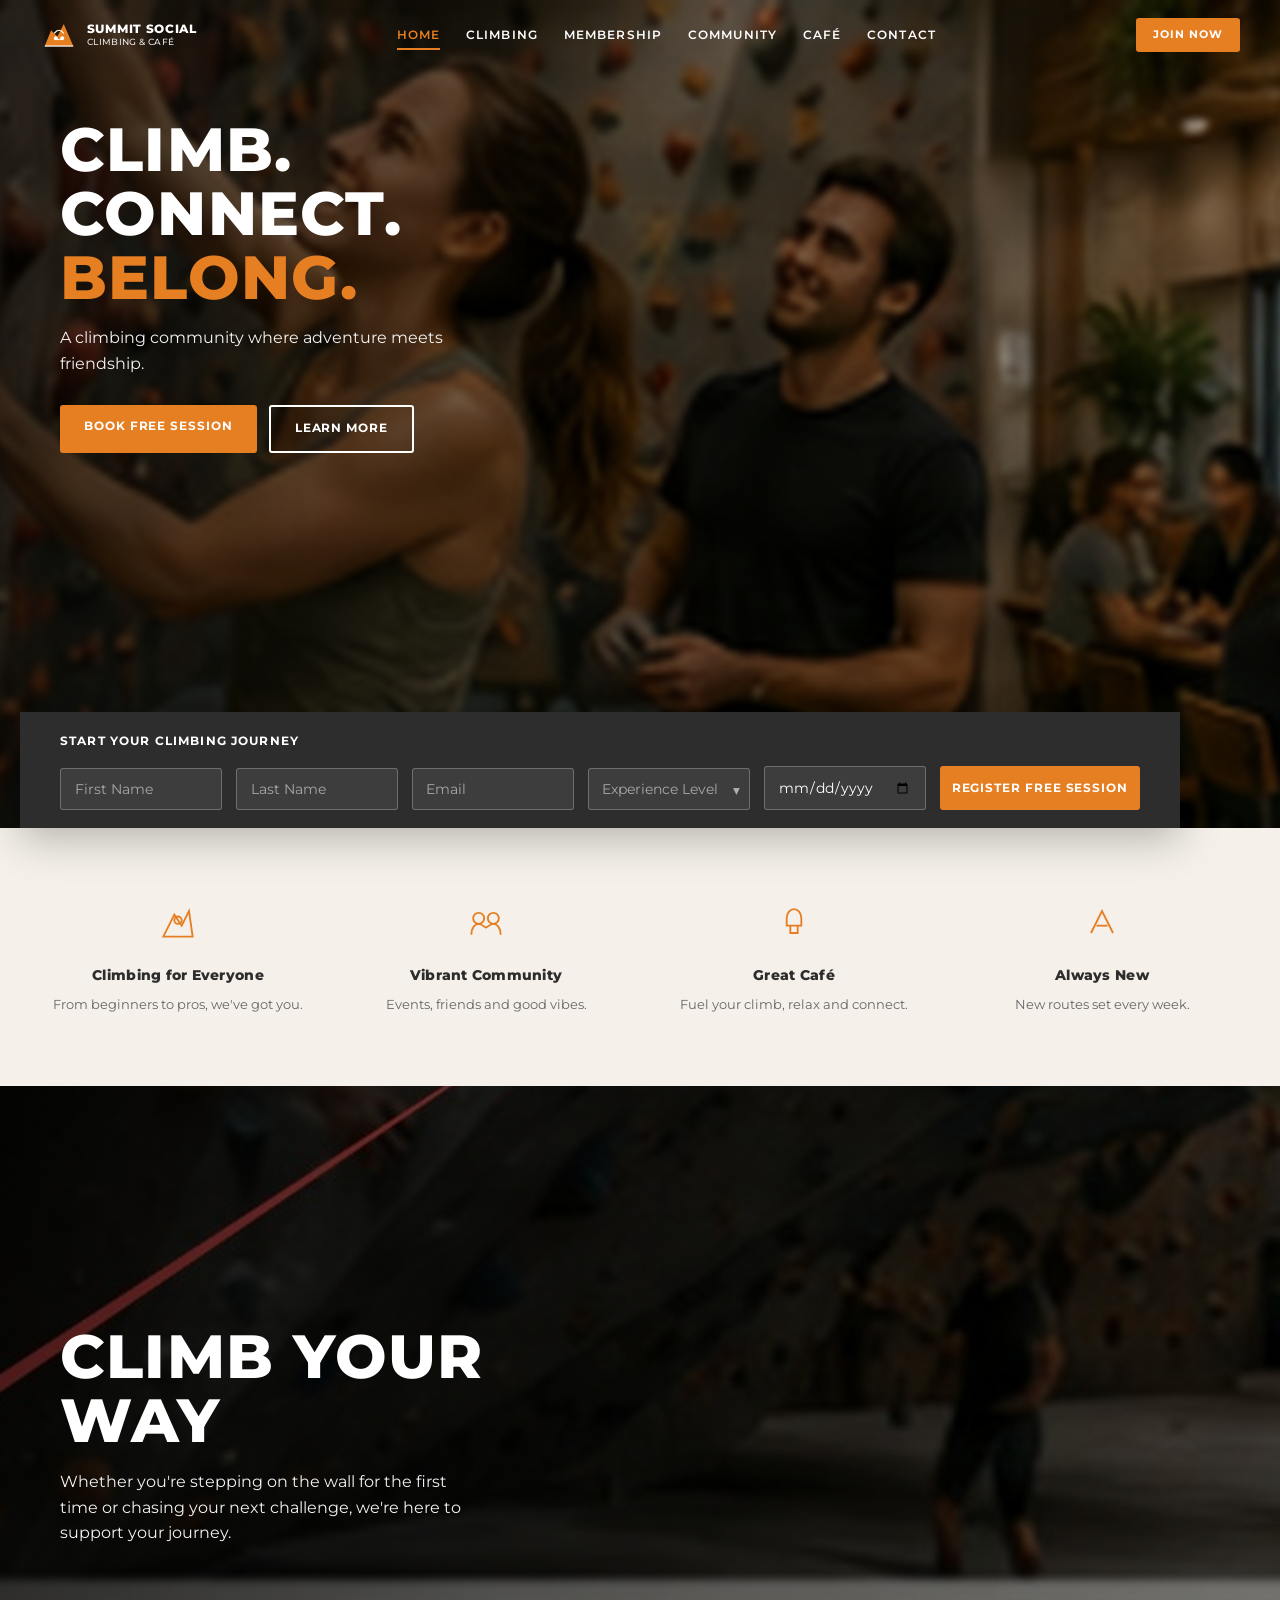
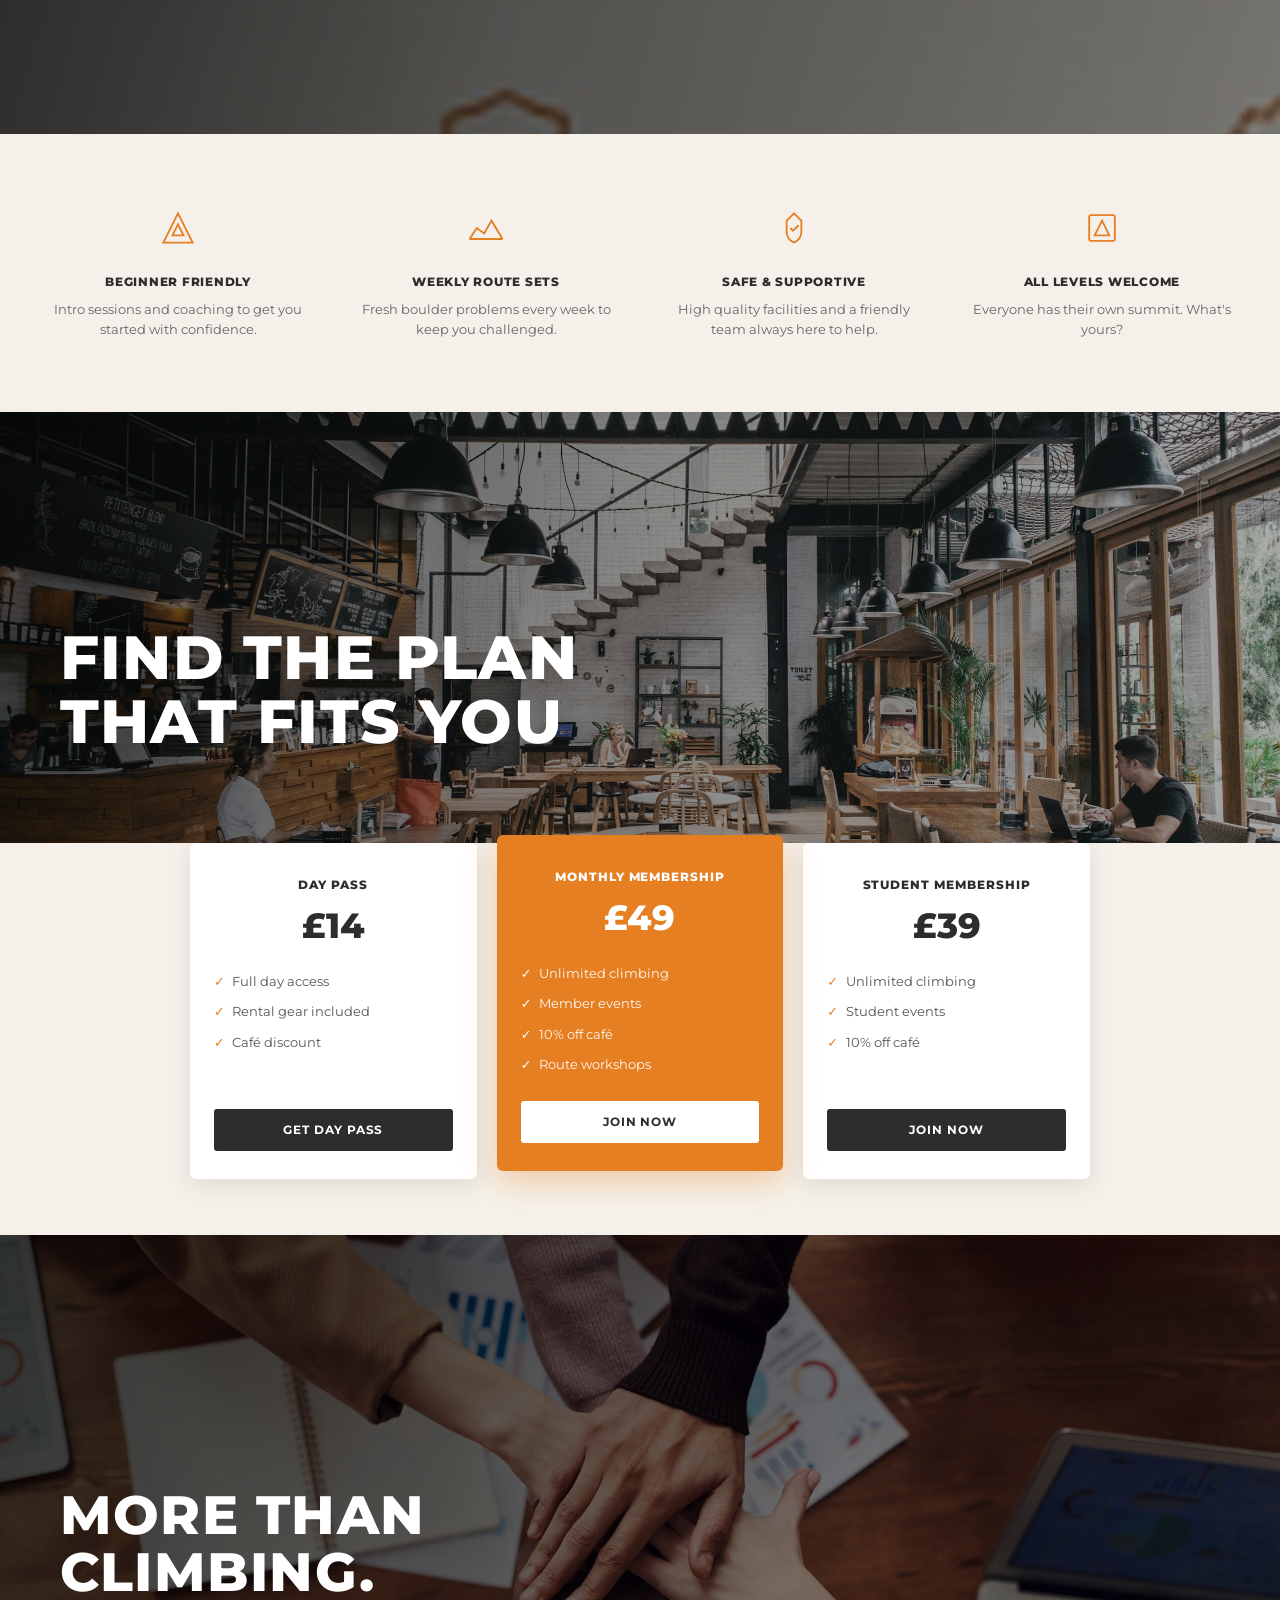
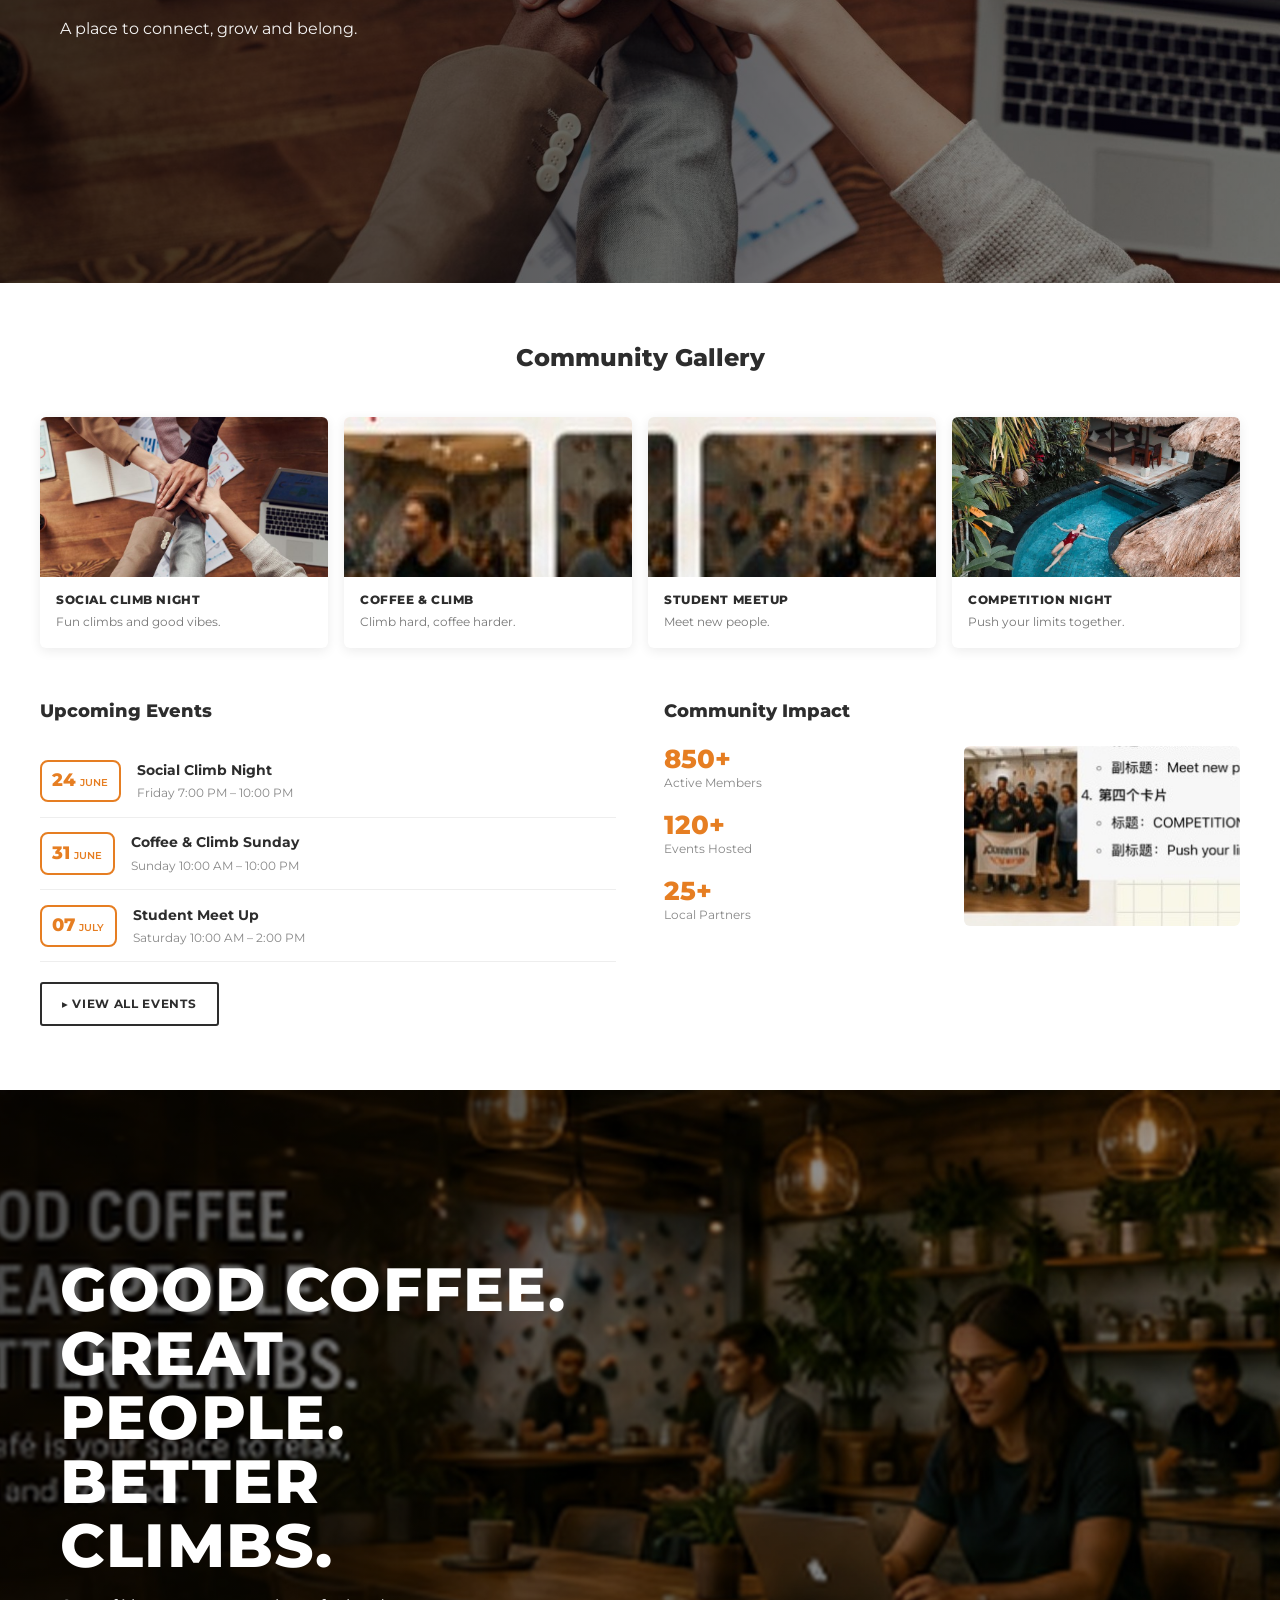
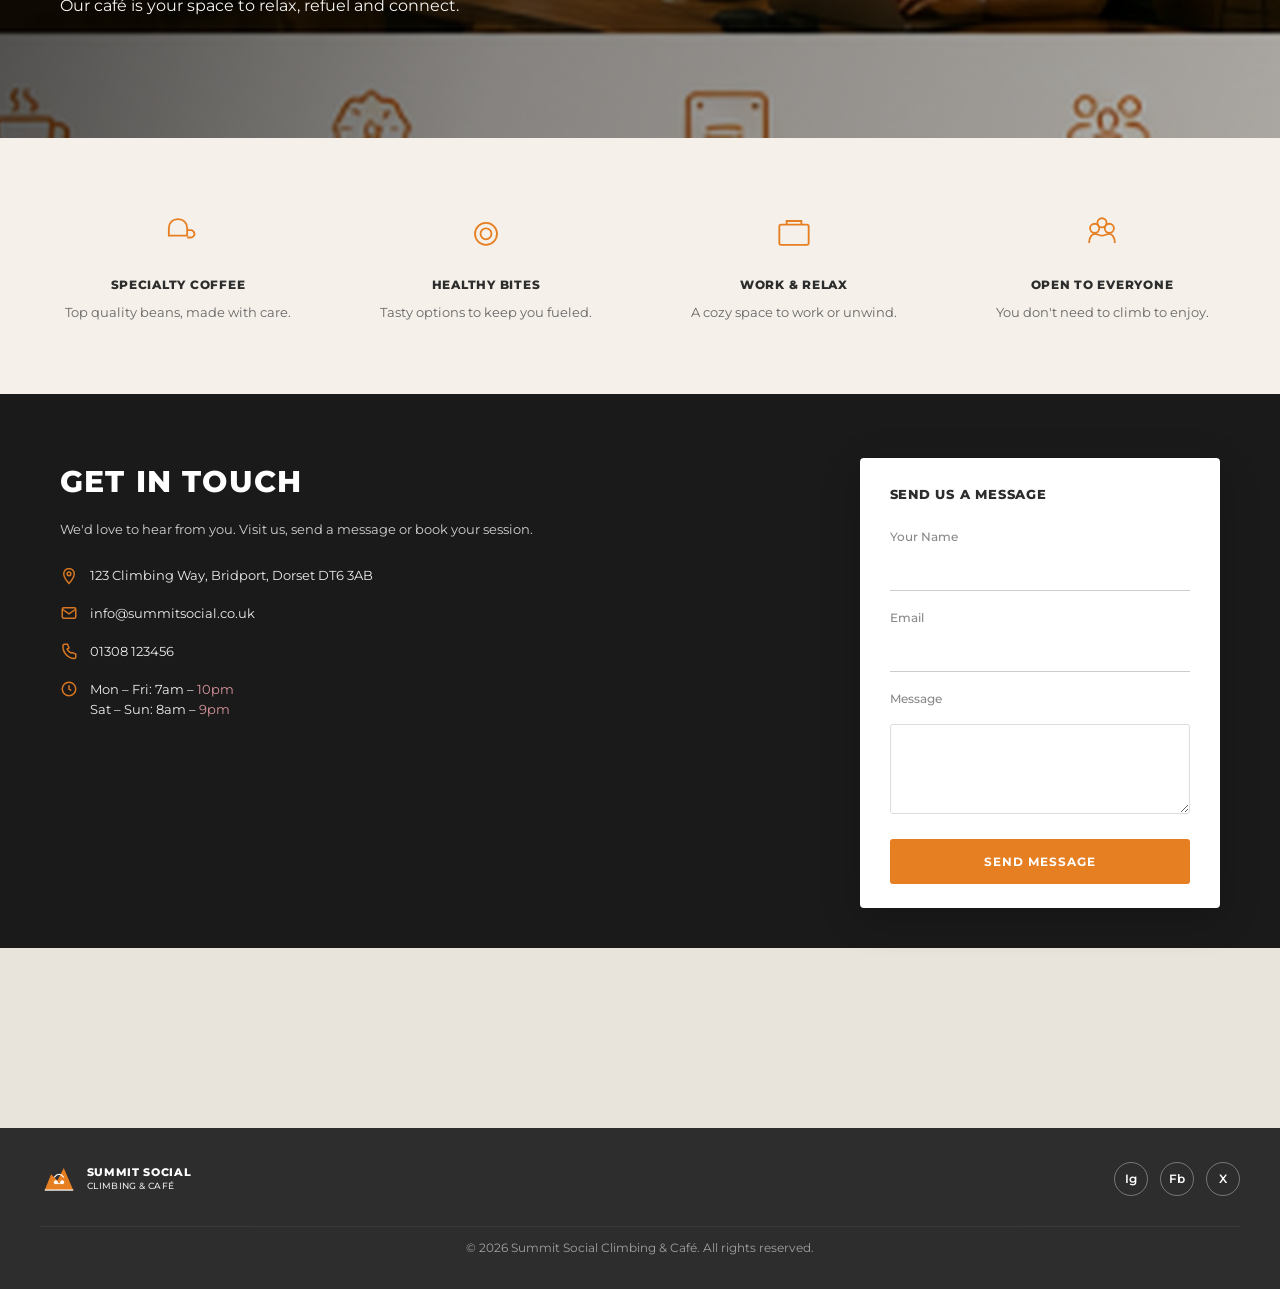
==== index.html @ d072c600 "Add Summit Social climbing & cafe website Co-authored-by: Cursor <cursoragent@cursor.com>" ====
<!DOCTYPE html>
<html lang="en">
<head>
  <meta charset="UTF-8">
  <meta name="viewport" content="width=device-width, initial-scale=1.0">
  <title>Summit Social – Climbing &amp; Café</title>
  <link rel="stylesheet" href="css/styles.css">
</head>
<body class="page-hero page-single">

  <header class="site-header">
    <div class="header-inner">
      <a href="#home" class="logo">
        <img src="images/logo.svg" alt="" class="logo-icon">
        <div class="logo-text">SUMMIT SOCIAL<span>CLIMBING &amp; CAFÉ</span></div>
      </a>
      <button class="nav-toggle" aria-label="Toggle menu"><span></span><span></span><span></span></button>
      <nav class="main-nav">
        <a href="#home" class="active">HOME</a>
        <a href="#climbing">CLIMBING</a>
        <a href="#membership">MEMBERSHIP</a>
        <a href="#community">COMMUNITY</a>
        <a href="#cafe">CAFÉ</a>
        <a href="#contact">CONTACT</a>
      </nav>
      <a href="#membership" class="btn-join">JOIN NOW</a>
    </div>
  </header>

  <section id="home" class="page-section">
    <div class="hero hero-home" style="background-image: url('images/hero-home.jpg')">
      <div class="hero-inner">
        <div class="hero-text">
          <h1 class="headline-stack">
            <span>CLIMB.</span>
            <span>CONNECT.</span>
            <span class="accent">BELONG.</span>
          </h1>
          <p>A climbing community where adventure meets friendship.</p>
          <div class="hero-buttons">
            <a href="#contact" class="btn-primary">BOOK FREE SESSION</a>
            <a href="#climbing" class="btn-outline">LEARN MORE</a>
          </div>
        </div>

        <div class="registration-bar" id="register">
          <h2>START YOUR CLIMBING JOURNEY</h2>
          <form class="form-grid form-dark form-inline-labels" data-form>
            <div class="form-group">
              <input type="text" id="firstName" name="firstName" placeholder="First Name" required aria-label="First Name">
            </div>
            <div class="form-group">
              <input type="text" id="lastName" name="lastName" placeholder="Last Name" required aria-label="Last Name">
            </div>
            <div class="form-group">
              <input type="email" id="email" name="email" placeholder="Email" required aria-label="Email">
            </div>
            <div class="form-group custom-select">
              <select id="level" name="level" required aria-label="Experience Level">
                <option value="" disabled selected>Experience Level</option>
                <option value="beginner">Beginner</option>
                <option value="intermediate">Intermediate</option>
                <option value="advanced">Advanced</option>
              </select>
            </div>
            <div class="form-group">
              <input type="date" id="visitDate" name="visitDate" required aria-label="Preferred Visit Date">
            </div>
            <div class="form-group form-submit-col">
              <button type="submit" class="btn-primary">REGISTER FREE SESSION</button>
            </div>
          </form>
        </div>
      </div>
    </div>

    <div class="features-section sand">
      <div class="section-inner">
        <div class="features-grid">
          <div class="feature-card">
            <svg class="feature-icon" viewBox="0 0 48 48" fill="none"><path d="M8 40 L20 16 L28 28 L36 12 L40 40 Z" stroke="currentColor" stroke-width="2"/><circle cx="24" cy="22" r="4" stroke="currentColor" stroke-width="2"/></svg>
            <h3>Climbing for Everyone</h3>
            <p>From beginners to pros, we've got you.</p>
          </div>
          <div class="feature-card">
            <svg class="feature-icon" viewBox="0 0 48 48" fill="none"><circle cx="16" cy="20" r="6" stroke="currentColor" stroke-width="2"/><circle cx="32" cy="20" r="6" stroke="currentColor" stroke-width="2"/><path d="M8 38 C8 30 12 26 16 26 C20 26 22 30 24 30 C26 30 28 26 32 26 C36 26 40 30 40 38" stroke="currentColor" stroke-width="2"/></svg>
            <h3>Vibrant Community</h3>
            <p>Events, friends and good vibes.</p>
          </div>
          <div class="feature-card">
            <svg class="feature-icon" viewBox="0 0 48 48" fill="none"><path d="M16 20 C16 14 20 10 24 10 C28 10 32 14 32 20 L32 28 L16 28 Z" stroke="currentColor" stroke-width="2"/><path d="M20 28 L20 36 L28 36 L28 28" stroke="currentColor" stroke-width="2"/></svg>
            <h3>Great Café</h3>
            <p>Fuel your climb, relax and connect.</p>
          </div>
          <div class="feature-card">
            <svg class="feature-icon" viewBox="0 0 48 48" fill="none"><path d="M12 36 L24 12 L36 36" stroke="currentColor" stroke-width="2"/><path d="M18 28 H30" stroke="currentColor" stroke-width="2"/></svg>
            <h3>Always New</h3>
            <p>New routes set every week.</p>
          </div>
        </div>
      </div>
    </div>
  </section>

  <section id="climbing" class="page-section">
    <div class="hero hero-short" style="background-image: url('images/hero-climbing.jpg')">
      <div class="hero-inner">
        <div class="hero-text">
          <h1>CLIMB YOUR WAY</h1>
          <p>Whether you're stepping on the wall for the first time or chasing your next challenge, we're here to support your journey.</p>
        </div>
      </div>
    </div>

    <div class="features-section sand features-caps">
      <div class="section-inner">
        <div class="features-grid">
          <div class="feature-card">
            <svg class="feature-icon" viewBox="0 0 48 48" fill="none"><path d="M24 8 L8 40 H40 Z" stroke="currentColor" stroke-width="2"/><path d="M24 20 L18 32 H30 Z" stroke="currentColor" stroke-width="2"/></svg>
            <h3>Beginner Friendly</h3>
            <p>Intro sessions and coaching to get you started with confidence.</p>
          </div>
          <div class="feature-card">
            <svg class="feature-icon" viewBox="0 0 48 48" fill="none"><path d="M6 36 L14 24 L22 30 L30 16 L42 36" stroke="currentColor" stroke-width="2"/><path d="M6 36 H42" stroke="currentColor" stroke-width="2"/></svg>
            <h3>Weekly Route Sets</h3>
            <p>Fresh boulder problems every week to keep you challenged.</p>
          </div>
          <div class="feature-card">
            <svg class="feature-icon" viewBox="0 0 48 48" fill="none"><path d="M24 8 L32 16 V28 C32 34 28 38 24 40 C20 38 16 34 16 28 V16 Z" stroke="currentColor" stroke-width="2"/><path d="M20 24 L23 27 L29 21" stroke="currentColor" stroke-width="2"/></svg>
            <h3>Safe &amp; Supportive</h3>
            <p>High quality facilities and a friendly team always here to help.</p>
          </div>
          <div class="feature-card">
            <svg class="feature-icon" viewBox="0 0 48 48" fill="none"><rect x="10" y="10" width="28" height="28" rx="2" stroke="currentColor" stroke-width="2"/><path d="M24 16 L16 32 H32 Z" stroke="currentColor" stroke-width="2"/></svg>
            <h3>All Levels Welcome</h3>
            <p>Everyone has their own summit. What's yours?</p>
          </div>
        </div>
      </div>
    </div>
  </section>

  <section id="membership" class="page-section">
    <div class="membership-hero-wrap">
      <div class="hero" style="background-image: url('images/hero-membership.jpg')">
        <div class="hero-inner">
          <div class="hero-text">
            <h1>FIND THE PLAN THAT FITS YOU</h1>
          </div>
        </div>
      </div>

      <div class="pricing-section">
        <div class="pricing-grid">
          <div class="pricing-card">
            <h3>Day Pass</h3>
            <div class="price">&pound;14</div>
            <ul>
              <li>Full day access</li>
              <li>Rental gear included</li>
              <li>Café discount</li>
            </ul>
            <button class="btn-dark">GET DAY PASS</button>
          </div>
          <div class="pricing-card featured">
            <h3>Monthly Membership</h3>
            <div class="price">&pound;49</div>
            <ul>
              <li>Unlimited climbing</li>
              <li>Member events</li>
              <li>10% off café</li>
              <li>Route workshops</li>
            </ul>
            <button class="btn-white">JOIN NOW</button>
          </div>
          <div class="pricing-card">
            <h3>Student Membership</h3>
            <div class="price">&pound;39</div>
            <ul>
              <li>Unlimited climbing</li>
              <li>Student events</li>
              <li>10% off café</li>
            </ul>
            <button class="btn-dark">JOIN NOW</button>
          </div>
        </div>
      </div>
    </div>
  </section>

  <section id="community" class="page-section section-community">
    <div class="hero hero-community" style="background-image: url('images/hero-community.jpg')">
      <div class="hero-inner">
        <div class="hero-text">
          <h1 class="headline-stack headline-community">
            <span>MORE THAN</span>
            <span>CLIMBING.</span>
          </h1>
          <p>A place to connect, grow and belong.</p>
        </div>
      </div>
    </div>

    <div class="gallery-section">
      <div class="section-inner">
        <h2 class="section-title">Community Gallery</h2>
        <div class="gallery-grid">
          <article class="gallery-card">
            <img src="images/gallery-social.jpg" alt="Social Climb Night" loading="lazy">
            <div class="card-body">
              <h3>SOCIAL CLIMB NIGHT</h3>
              <p>Fun climbs and good vibes.</p>
            </div>
          </article>
          <article class="gallery-card">
            <img src="images/gallery-coffee.jpg" alt="Coffee &amp; Climb" loading="lazy">
            <div class="card-body">
              <h3>COFFEE &amp; CLIMB</h3>
              <p>Climb hard, coffee harder.</p>
            </div>
          </article>
          <article class="gallery-card">
            <img src="images/gallery-student.jpg" alt="Student Meetup" loading="lazy">
            <div class="card-body">
              <h3>STUDENT MEETUP</h3>
              <p>Meet new people.</p>
            </div>
          </article>
          <article class="gallery-card">
            <img src="images/gallery-competition.jpg" alt="Competition Night" loading="lazy">
            <div class="card-body">
              <h3>COMPETITION NIGHT</h3>
              <p>Push your limits together.</p>
            </div>
          </article>
        </div>
      </div>
    </div>

    <div class="two-col-section">
      <div class="two-col-grid">
        <div class="events-panel">
          <h2>Upcoming Events</h2>
          <div class="event-item">
            <div class="event-date">
              <span class="day">24</span>
              <span class="month">June</span>
            </div>
            <div class="event-info">
              <h4>Social Climb Night</h4>
              <p>Friday 7:00 PM – 10:00 PM</p>
            </div>
          </div>
          <div class="event-item">
            <div class="event-date">
              <span class="day">31</span>
              <span class="month">June</span>
            </div>
            <div class="event-info">
              <h4>Coffee &amp; Climb Sunday</h4>
              <p>Sunday 10:00 AM – 10:00 PM</p>
            </div>
          </div>
          <div class="event-item">
            <div class="event-date">
              <span class="day">07</span>
              <span class="month">July</span>
            </div>
            <div class="event-info">
              <h4>Student Meet Up</h4>
              <p>Saturday 10:00 AM – 2:00 PM</p>
            </div>
          </div>
          <a href="#contact" class="btn-view-all">▸ View All Events</a>
        </div>

        <div class="impact-panel">
          <h2>Community Impact</h2>
          <div class="impact-row">
            <div class="impact-stats">
              <div class="stat-item">
                <div class="number">850+</div>
                <div class="label">Active Members</div>
              </div>
              <div class="stat-item">
                <div class="number">120+</div>
                <div class="label">Events Hosted</div>
              </div>
              <div class="stat-item">
                <div class="number">25+</div>
                <div class="label">Local Partners</div>
              </div>
            </div>
            <div class="impact-photo">
              <img src="images/impact-group.jpg" alt="Summit Social community" loading="lazy">
            </div>
          </div>
        </div>
      </div>
    </div>
  </section>

  <section id="cafe" class="page-section">
    <div class="hero hero-short" style="background-image: url('images/hero-cafe.jpg')">
      <div class="hero-inner">
        <div class="hero-text">
          <h1>GOOD COFFEE. GREAT PEOPLE. BETTER CLIMBS.</h1>
          <p>Our café is your space to relax, refuel and connect.</p>
        </div>
      </div>
    </div>

    <div class="features-section sand features-caps">
      <div class="section-inner">
        <div class="features-grid">
          <div class="feature-card">
            <svg class="feature-icon" viewBox="0 0 48 48" fill="none"><path d="M14 20 C14 14 18 10 24 10 C30 10 34 14 34 20 L34 28 L14 28 Z" stroke="currentColor" stroke-width="2"/><path d="M34 22 H38 C40 22 42 24 42 26 C42 28 40 30 38 30 H34" stroke="currentColor" stroke-width="2"/></svg>
            <h3>Specialty Coffee</h3>
            <p>Top quality beans, made with care.</p>
          </div>
          <div class="feature-card">
            <svg class="feature-icon" viewBox="0 0 48 48" fill="none"><circle cx="24" cy="26" r="12" stroke="currentColor" stroke-width="2"/><circle cx="24" cy="26" r="6" stroke="currentColor" stroke-width="2"/></svg>
            <h3>Healthy Bites</h3>
            <p>Tasty options to keep you fueled.</p>
          </div>
          <div class="feature-card">
            <svg class="feature-icon" viewBox="0 0 48 48" fill="none"><rect x="8" y="16" width="32" height="22" rx="2" stroke="currentColor" stroke-width="2"/><path d="M16 16 V12 H32 V16" stroke="currentColor" stroke-width="2"/></svg>
            <h3>Work &amp; Relax</h3>
            <p>A cozy space to work or unwind.</p>
          </div>
          <div class="feature-card">
            <svg class="feature-icon" viewBox="0 0 48 48" fill="none"><circle cx="16" cy="20" r="5" stroke="currentColor" stroke-width="2"/><circle cx="32" cy="20" r="5" stroke="currentColor" stroke-width="2"/><circle cx="24" cy="14" r="5" stroke="currentColor" stroke-width="2"/><path d="M10 36 C10 30 13 26 16 26 C19 26 21 28 24 28 C27 28 29 26 32 26 C35 26 38 30 38 36" stroke="currentColor" stroke-width="2"/></svg>
            <h3>Open to Everyone</h3>
            <p>You don't need to climb to enjoy.</p>
          </div>
        </div>
      </div>
    </div>
  </section>

  <section id="contact" class="page-section contact-section">
    <div class="contact-section-inner">
      <div class="contact-section-info">
        <h2>GET IN TOUCH</h2>
        <p>We'd love to hear from you. Visit us, send a message or book your session.</p>
        <div class="contact-details">
          <div class="contact-item">
            <svg width="18" height="18" viewBox="0 0 24 24" fill="none"><path d="M12 2C8.13 2 5 5.13 5 9c0 5.25 7 13 7 13s7-7.75 7-13c0-3.87-3.13-7-7-7z" stroke="#E67E22" stroke-width="2"/><circle cx="12" cy="9" r="2.5" stroke="#E67E22" stroke-width="2"/></svg>
            <span>123 Climbing Way, Bridport, Dorset DT6 3AB</span>
          </div>
          <div class="contact-item">
            <svg width="18" height="18" viewBox="0 0 24 24" fill="none"><rect x="3" y="5" width="18" height="14" rx="2" stroke="#E67E22" stroke-width="2"/><path d="M3 7l9 6 9-6" stroke="#E67E22" stroke-width="2"/></svg>
            <span>info@summitsocial.co.uk</span>
          </div>
          <div class="contact-item">
            <svg width="18" height="18" viewBox="0 0 24 24" fill="none"><path d="M6 3h4l2 5-2.5 1.5a11 11 0 005 5L16 14l5 2v4a2 2 0 01-2 2A16 16 0 014 5a2 2 0 012-2z" stroke="#E67E22" stroke-width="2"/></svg>
            <span>01308 123456</span>
          </div>
          <div class="contact-item">
            <svg width="18" height="18" viewBox="0 0 24 24" fill="none"><circle cx="12" cy="12" r="9" stroke="#E67E22" stroke-width="2"/><path d="M12 7v5l3 2" stroke="#E67E22" stroke-width="2"/></svg>
            <span>Mon – Fri: 7am – <em class="hours-accent">10pm</em><br>Sat – Sun: 8am – <em class="hours-accent">9pm</em></span>
          </div>
        </div>
      </div>
      <div class="contact-form-card">
        <h2>SEND US A MESSAGE</h2>
        <form class="contact-form" data-form>
          <div class="form-group">
            <label for="name">Your Name</label>
            <input type="text" id="name" name="name" required>
          </div>
          <div class="form-group">
            <label for="contactEmail">Email</label>
            <input type="email" id="contactEmail" name="email" required>
          </div>
          <div class="form-group">
            <label for="message">Message</label>
            <textarea id="message" name="message" required></textarea>
          </div>
          <button type="submit" class="btn-primary">SEND MESSAGE</button>
        </form>
      </div>
    </div>
    <div class="contact-map contact-section-map">
      <iframe title="Summit Social location" src="https://maps.google.com/maps?q=Bridport,Dorset,UK&amp;z=13&amp;output=embed" loading="lazy"></iframe>
    </div>
  </section>

  <footer class="site-footer">
    <div class="footer-inner">
      <div class="footer-logo">
        <img src="images/logo.svg" alt="" class="logo-icon">
        <div class="logo-text">SUMMIT SOCIAL<span>CLIMBING &amp; CAFÉ</span></div>
      </div>
      <div class="social-links">
        <a href="#" aria-label="Instagram">Ig</a>
        <a href="#" aria-label="Facebook">Fb</a>
        <a href="#" aria-label="Twitter">X</a>
      </div>
      <p class="footer-copy">&copy; 2026 Summit Social Climbing &amp; Café. All rights reserved.</p>
    </div>
  </footer>

  <script src="js/main.js"></script>
</body>
</html>
---- css/styles.css ----
/* Summit Social – Brand Styles (Design-matched) */
@import url('https://fonts.googleapis.com/css2?family=Montserrat:wght@400;600;700;800&display=swap');

:root {
  --summit-orange: #E67E22;
  --rock-grey: #2D2D2D;
  --warm-sand: #F5F1EA;
  --forest-green: #6E8B6E;
  --white: #FFFFFF;
  --header-height: 70px;
}

*, *::before, *::after { box-sizing: border-box; margin: 0; padding: 0; }

html { scroll-behavior: smooth; }

body {
  font-family: 'Montserrat', 'Segoe UI', system-ui, sans-serif;
  color: var(--rock-grey);
  background: var(--white);
  line-height: 1.6;
}

img { max-width: 100%; display: block; }

.gallery-card img {
  width: 100%;
  height: 200px;
  object-fit: cover;
  object-position: center;
}
a { text-decoration: none; color: inherit; }
ul { list-style: none; }

/* ── Header ── */
.site-header {
  position: fixed;
  top: 0; left: 0; right: 0;
  z-index: 1000;
  height: var(--header-height);
  background: rgba(45, 45, 45, 0.92);
  backdrop-filter: blur(6px);
  display: flex;
  align-items: center;
  padding: 0 2.5rem;
}

body.page-hero .site-header {
  background: transparent;
  backdrop-filter: none;
}

body.page-hero .site-header.scrolled {
  background: rgba(45, 45, 45, 0.92);
  backdrop-filter: blur(6px);
}

.page-section { scroll-margin-top: var(--header-height); }

.section-community { background: #1a1a1a; }

body.page-contact .site-header {
  display: none;
}

body.page-contact {
  overflow-x: hidden;
}

.header-inner {
  width: 100%;
  max-width: 1240px;
  margin: 0 auto;
  display: flex;
  align-items: center;
  justify-content: space-between;
  gap: 1rem;
}

.logo { display: flex; align-items: center; gap: 0.55rem; flex-shrink: 0; }
.logo-icon { width: 38px; height: 38px; flex-shrink: 0; }

.logo-text {
  color: var(--white);
  font-size: 0.72rem;
  font-weight: 800;
  letter-spacing: 0.06em;
  line-height: 1.25;
  text-transform: uppercase;
}

.logo-text span {
  display: block;
  font-size: 0.58rem;
  font-weight: 500;
  letter-spacing: 0.04em;
  opacity: 0.9;
}

.main-nav { display: flex; align-items: center; gap: 1.6rem; }

.main-nav a {
  color: var(--white);
  font-size: 0.72rem;
  font-weight: 600;
  letter-spacing: 0.1em;
  text-transform: uppercase;
  transition: color 0.2s;
  white-space: nowrap;
}

.main-nav a:hover, .main-nav a.active { color: var(--summit-orange); }

.main-nav a.active {
  position: relative;
}

.main-nav a.active::after {
  content: '';
  position: absolute;
  left: 0;
  right: 0;
  bottom: -6px;
  height: 2px;
  background: var(--summit-orange);
}

.btn-join {
  background: var(--summit-orange);
  color: var(--white) !important;
  padding: 0.5rem 1.1rem;
  border-radius: 3px;
  font-size: 0.68rem;
  font-weight: 700;
  letter-spacing: 0.08em;
  text-transform: uppercase;
  transition: background 0.2s;
  flex-shrink: 0;
}

.btn-join:hover { background: #cf6d17; }

.nav-toggle { display: none; background: none; border: none; cursor: pointer; padding: 0.25rem; }
.nav-toggle span { display: block; width: 22px; height: 2px; background: var(--white); margin: 5px 0; }

/* ── Hero ── */
.hero {
  position: relative;
  min-height: 92vh;
  background-size: cover;
  background-position: center;
  color: var(--white);
  display: flex;
  align-items: stretch;
}

.hero::before {
  content: '';
  position: absolute;
  inset: 0;
  background: linear-gradient(105deg, rgba(0,0,0,0.72) 0%, rgba(0,0,0,0.45) 45%, rgba(0,0,0,0.30) 100%);
}

.hero-inner {
  position: relative;
  z-index: 1;
  width: 100%;
  max-width: 1240px;
  margin: 0 auto;
  padding: calc(var(--header-height) + 3rem) 2.5rem 2.5rem;
  display: flex;
  flex-direction: column;
  justify-content: space-between;
  min-height: 92vh;
}

.hero-text { max-width: 520px; }

.hero h1 {
  font-size: clamp(2.4rem, 5.5vw, 3.8rem);
  font-weight: 800;
  letter-spacing: 0.02em;
  text-transform: uppercase;
  line-height: 1.05;
  margin-bottom: 1rem;
}

.hero h1.title-case {
  text-transform: none;
  font-size: clamp(2rem, 4.5vw, 3rem);
  letter-spacing: 0.01em;
}

.headline-stack span { display: block; }

.headline-stack .accent { color: var(--summit-orange); }

.hero p {
  font-size: 1rem;
  opacity: 0.95;
  margin-bottom: 1.75rem;
  max-width: 420px;
  font-weight: 400;
}

.hero-buttons { display: flex; gap: 0.75rem; flex-wrap: wrap; }

.hero-home .hero-inner {
  padding-bottom: 0;
}

.hero-home .registration-bar {
  margin-top: auto;
  margin-left: -2.5rem;
  margin-right: -2.5rem;
  border-radius: 0;
  padding: 1.25rem 2.5rem 1.1rem;
}

.hero-short { min-height: 72vh; }
.hero-short .hero-inner { min-height: 72vh; justify-content: center; }

.btn-primary {
  background: var(--summit-orange);
  color: var(--white);
  padding: 0.8rem 1.5rem;
  border: none;
  border-radius: 3px;
  font-size: 0.72rem;
  font-weight: 700;
  letter-spacing: 0.08em;
  text-transform: uppercase;
  cursor: pointer;
  font-family: inherit;
  transition: background 0.2s;
  display: inline-block;
}

.btn-primary:hover { background: #cf6d17; }

.btn-secondary {
  background: var(--forest-green);
  color: var(--white);
  padding: 0.8rem 1.5rem;
  border: none;
  border-radius: 3px;
  font-size: 0.72rem;
  font-weight: 700;
  letter-spacing: 0.08em;
  text-transform: uppercase;
  cursor: pointer;
  font-family: inherit;
  transition: background 0.2s;
  display: inline-block;
}

.btn-secondary:hover { background: #5a755a; }

.btn-dark {
  background: var(--rock-grey);
  color: var(--white);
  padding: 0.85rem 1.5rem;
  border: none;
  border-radius: 3px;
  font-size: 0.72rem;
  font-weight: 700;
  letter-spacing: 0.08em;
  text-transform: uppercase;
  cursor: pointer;
  width: 100%;
  font-family: inherit;
  transition: background 0.2s;
}

.btn-dark:hover { background: #1a1a1a; }

.btn-white {
  background: var(--white);
  color: var(--rock-grey);
  padding: 0.85rem 1.5rem;
  border: none;
  border-radius: 3px;
  font-size: 0.72rem;
  font-weight: 700;
  letter-spacing: 0.08em;
  text-transform: uppercase;
  cursor: pointer;
  width: 100%;
  font-family: inherit;
  transition: opacity 0.2s;
}

.btn-white:hover { opacity: 0.9; }

.btn-outline {
  background: transparent;
  color: var(--white);
  padding: 0.8rem 1.5rem;
  border: 2px solid var(--white);
  border-radius: 3px;
  font-size: 0.72rem;
  font-weight: 700;
  letter-spacing: 0.08em;
  text-transform: uppercase;
  display: inline-block;
  transition: background 0.2s, color 0.2s;
}

.btn-outline:hover {
  background: var(--white);
  color: var(--rock-grey);
}

/* ── Home Registration Form ── */
.registration-bar {
  background: var(--rock-grey);
  border-radius: 6px;
  padding: 1.25rem 1.5rem 1.1rem;
  box-shadow: 0 12px 40px rgba(0,0,0,0.25);
  max-width: 100%;
  margin-top: 2rem;
}

.registration-bar h2 {
  color: var(--white);
  font-size: 0.72rem;
  font-weight: 700;
  letter-spacing: 0.1em;
  text-transform: uppercase;
  margin-bottom: 1rem;
}

.form-dark .form-group label { color: rgba(255,255,255,0.75); }

.form-dark .form-group input,
.form-dark .form-group select {
  background: rgba(255,255,255,0.08);
  border-color: rgba(255,255,255,0.25);
  color: var(--white);
}

.form-dark .custom-select::after { color: rgba(255,255,255,0.6); }

.form-inline-labels .form-group label { display: none; }

.form-inline-labels .form-group input::placeholder,
.form-inline-labels .form-group select {
  color: rgba(255,255,255,0.55);
}

.form-inline-labels .form-group input,
.form-inline-labels .form-group select {
  padding: 0.75rem 0.85rem;
}

.form-inline-labels .form-group select option {
  color: var(--rock-grey);
  background: var(--white);
}

.registration-card {
  background: var(--white);
  border-radius: 6px;
  padding: 1.75rem 2rem 1.5rem;
  box-shadow: 0 12px 40px rgba(0,0,0,0.18);
  max-width: 100%;
  margin-top: 2rem;
}

.form-grid {
  display: grid;
  grid-template-columns: repeat(5, 1fr) auto;
  gap: 0.85rem;
  align-items: end;
}

.form-group { display: flex; flex-direction: column; gap: 0.3rem; }

.form-group label {
  font-size: 0.68rem;
  font-weight: 600;
  color: #555;
}

.form-group label .req { color: var(--summit-orange); }

.form-group input,
.form-group select,
.form-group textarea {
  padding: 0.6rem 0.75rem;
  border: 1px solid #ccc;
  border-radius: 3px;
  font-size: 0.85rem;
  font-family: inherit;
  background: var(--white);
  color: var(--rock-grey);
  width: 100%;
}

.form-group input:focus,
.form-group select:focus,
.form-group textarea:focus {
  outline: 2px solid var(--summit-orange);
  border-color: transparent;
}

.custom-select { position: relative; }
.custom-select select { appearance: none; cursor: pointer; padding-right: 1.75rem; }
.custom-select::after {
  content: '▾';
  position: absolute;
  right: 0.65rem;
  bottom: 0.55rem;
  pointer-events: none;
  color: #888;
  font-size: 0.85rem;
}

.form-submit-col { min-width: 180px; }
.form-submit-col .btn-primary { width: 100%; padding: 0.95rem 0.75rem; white-space: nowrap; }

/* ── Features ── */
.features-section { padding: 3.5rem 2.5rem; background: var(--white); }
.features-section.sand { background: var(--warm-sand); }

.section-inner { max-width: 1240px; margin: 0 auto; }

.section-title {
  text-align: center;
  font-size: 1.5rem;
  font-weight: 800;
  margin-bottom: 2.5rem;
  color: var(--rock-grey);
}

.features-grid {
  display: grid;
  grid-template-columns: repeat(4, 1fr);
  gap: 2rem;
}

.feature-card { text-align: center; padding: 1rem 0.5rem; }

.feature-icon {
  width: 44px;
  height: 44px;
  margin: 0 auto 0.85rem;
  color: var(--summit-orange);
}

.feature-card h3 {
  font-size: 0.85rem;
  font-weight: 800;
  letter-spacing: 0.02em;
  margin-bottom: 0.45rem;
}

.feature-card p { font-size: 0.82rem; color: #666; line-height: 1.55; }

.features-section.features-caps .feature-card h3 {
  font-size: 0.78rem;
  text-transform: uppercase;
  letter-spacing: 0.06em;
}

/* ── Membership Pricing ── */
.membership-hero-wrap { position: relative; }

.membership-hero-wrap .hero { min-height: 55vh; }
.membership-hero-wrap .hero-inner { min-height: 55vh; justify-content: center; }

.pricing-section {
  padding: 0 2.5rem 3.5rem;
  background: var(--warm-sand);
  margin-top: -4rem;
  position: relative;
  z-index: 2;
}

.pricing-grid {
  display: grid;
  grid-template-columns: repeat(3, 1fr);
  gap: 1.25rem;
  max-width: 900px;
  margin: 0 auto;
}

.pricing-card {
  background: var(--white);
  border-radius: 6px;
  padding: 2rem 1.5rem 1.75rem;
  text-align: center;
  box-shadow: 0 6px 24px rgba(0,0,0,0.1);
  display: flex;
  flex-direction: column;
  gap: 0.85rem;
}

.pricing-card.featured {
  background: var(--summit-orange);
  color: var(--white);
  transform: translateY(-0.5rem);
  box-shadow: 0 10px 32px rgba(230,126,34,0.35);
}

.pricing-card h3 {
  font-size: 0.75rem;
  font-weight: 800;
  text-transform: uppercase;
  letter-spacing: 0.08em;
}

.pricing-card .price {
  font-size: 2.2rem;
  font-weight: 800;
  line-height: 1.1;
}

.pricing-card .price span { font-size: 0.85rem; font-weight: 500; opacity: 0.85; }

.pricing-card.featured .price span { opacity: 0.9; }

.pricing-card ul { text-align: left; flex: 1; padding: 0.5rem 0; }

.pricing-card ul li {
  font-size: 0.8rem;
  padding: 0.3rem 0 0.3rem 1.15rem;
  position: relative;
  color: #555;
}

.pricing-card.featured ul li { color: rgba(255,255,255,0.95); }

.pricing-card ul li::before {
  content: '✓';
  position: absolute;
  left: 0;
  color: var(--summit-orange);
  font-weight: 700;
}

.pricing-card.featured ul li::before { color: var(--white); }

.benefits-section { padding: 3rem 2.5rem 4rem; background: var(--white); }

/* ── Community (dark events layout) ── */
.page-community,
.section-community { background: #1a1a1a; }

.hero-community {
  min-height: 72vh;
}

.hero-community::before {
  background: linear-gradient(105deg, rgba(0,0,0,0.78) 0%, rgba(0,0,0,0.55) 50%, rgba(0,0,0,0.35) 100%);
}

.hero-community .hero-inner {
  min-height: 72vh;
  justify-content: center;
  padding-bottom: 5rem;
}

.headline-community span {
  font-size: clamp(2rem, 4.8vw, 3.4rem);
}

.community-events {
  background: #1a1a1a;
  padding: 0 2.5rem 4.5rem;
  margin-top: -5.5rem;
  position: relative;
  z-index: 2;
}

.event-cards-grid {
  display: grid;
  grid-template-columns: repeat(4, 1fr);
  gap: 1.15rem;
  max-width: 1100px;
  margin: 0 auto;
}

.event-card {
  border-radius: 8px;
  overflow: hidden;
  background: var(--warm-sand);
  box-shadow: 0 8px 28px rgba(0,0,0,0.35);
}

.event-card img {
  width: 100%;
  height: 155px;
  object-fit: cover;
  object-position: center;
}

.event-card-body {
  padding: 1rem 1rem 1.15rem;
  text-align: center;
  background: var(--warm-sand);
}

.event-card-body h3 {
  font-size: 0.7rem;
  font-weight: 800;
  letter-spacing: 0.06em;
  margin-bottom: 0.3rem;
  color: var(--rock-grey);
  text-transform: uppercase;
}

.event-card-body p {
  font-size: 0.76rem;
  color: #777;
  line-height: 1.4;
}

.community-cta {
  text-align: center;
  margin-top: 2.25rem;
}

.community-cta .btn-primary {
  padding: 0.9rem 2.25rem;
  font-size: 0.74rem;
}

/* ── Community (legacy gallery) ── */
.gallery-section { padding: 3.5rem 2.5rem 2rem; background: var(--white); }

.gallery-grid {
  display: grid;
  grid-template-columns: repeat(4, 1fr);
  gap: 1rem;
}

.gallery-card {
  border-radius: 6px;
  overflow: hidden;
  background: var(--white);
  box-shadow: 0 3px 12px rgba(0,0,0,0.08);
}

.gallery-card img { width: 100%; height: 160px; object-fit: cover; }

.gallery-card .card-body { padding: 0.85rem 1rem 1rem; }

.gallery-card h3 {
  font-size: 0.72rem;
  font-weight: 800;
  text-transform: uppercase;
  letter-spacing: 0.05em;
  margin-bottom: 0.2rem;
}

.gallery-card p { font-size: 0.78rem; color: #777; }

.two-col-section { padding: 1rem 2.5rem 4rem; background: var(--white); }

.two-col-grid {
  display: grid;
  grid-template-columns: 1fr 1fr;
  gap: 3rem;
  max-width: 1240px;
  margin: 0 auto;
}

.events-panel h2, .impact-panel h2 {
  font-size: 1.15rem;
  font-weight: 800;
  margin-bottom: 1.25rem;
  color: var(--rock-grey);
}

.event-item {
  display: flex;
  gap: 1rem;
  padding: 0.85rem 0;
  border-bottom: 1px solid #eee;
  align-items: center;
}

.event-date {
  border: 2px solid var(--summit-orange);
  color: var(--summit-orange);
  border-radius: 8px;
  padding: 0.4rem 0.65rem;
  text-align: center;
  flex-shrink: 0;
  min-width: 52px;
  background: var(--white);
}

.event-date .day { font-size: 1.15rem; font-weight: 800; line-height: 1; }
.event-date .month { font-size: 0.6rem; text-transform: uppercase; font-weight: 600; }

.event-info h4 { font-size: 0.88rem; font-weight: 700; margin-bottom: 0.1rem; }
.event-info p { font-size: 0.78rem; color: #888; }

.btn-view-all {
  margin-top: 1.25rem;
  display: inline-flex;
  align-items: center;
  gap: 0.4rem;
  padding: 0.65rem 1.25rem;
  border: 2px solid var(--rock-grey);
  border-radius: 3px;
  font-size: 0.72rem;
  font-weight: 700;
  letter-spacing: 0.06em;
  text-transform: uppercase;
  transition: background 0.2s, color 0.2s;
}

.btn-view-all:hover { background: var(--rock-grey); color: var(--white); }

.impact-row { display: flex; gap: 1.5rem; align-items: flex-start; }

.impact-stats { flex: 1; display: flex; flex-direction: column; gap: 1.25rem; }

.stat-item .number { font-size: 1.6rem; font-weight: 800; color: var(--summit-orange); line-height: 1; }
.stat-item .label { font-size: 0.72rem; color: #888; margin-top: 0.15rem; }

.impact-photo { flex: 1; border-radius: 6px; overflow: hidden; }
.impact-photo img { width: 100%; height: 180px; object-fit: cover; }

/* ── Contact ── */
.contact-page {
  display: grid;
  grid-template-columns: minmax(260px, 28%) 1fr;
  grid-template-rows: 1fr auto;
  min-height: 100vh;
}

.contact-sidebar {
  background: #1a1a1a;
  color: var(--white);
  padding: 2rem 1.75rem 2.5rem;
  display: flex;
  flex-direction: column;
  gap: 1.15rem;
  grid-row: 1 / 2;
}

.sidebar-logo {
  display: flex;
  align-items: center;
  gap: 0.55rem;
  margin-bottom: 0.5rem;
}

.sidebar-logo .logo-text span {
  display: block;
  font-size: 0.58rem;
  font-weight: 500;
  letter-spacing: 0.04em;
  opacity: 0.9;
}

.contact-sidebar h1 {
  font-size: clamp(1.5rem, 2.5vw, 1.85rem);
  font-weight: 800;
  text-transform: uppercase;
  letter-spacing: 0.04em;
  line-height: 1.15;
}

.contact-sidebar > p {
  opacity: 0.8;
  font-size: 0.82rem;
  line-height: 1.65;
}

.contact-details {
  display: flex;
  flex-direction: column;
  gap: 1.1rem;
  flex: 1;
  margin-top: 0.25rem;
}

.contact-item {
  display: flex;
  gap: 0.75rem;
  align-items: flex-start;
  font-size: 0.82rem;
  line-height: 1.55;
  opacity: 0.92;
}

.contact-item svg { flex-shrink: 0; margin-top: 0.1rem; }

.hours-accent {
  font-style: normal;
  color: #e8a0a8;
}

.sidebar-cta {
  display: block;
  text-align: center;
  margin-top: auto;
  padding: 0.9rem 1rem;
  width: 100%;
}

.contact-right {
  display: flex;
  flex-direction: column;
  min-height: 0;
  background: #1a1a1a;
  grid-row: 1 / 2;
}

.contact-header {
  height: var(--header-height);
  background: #1a1a1a;
  display: flex;
  align-items: center;
  padding: 0 2rem;
  gap: 1rem;
  flex-shrink: 0;
  position: relative;
}

.contact-header .header-inner { display: contents; }

.contact-header .main-nav {
  margin-left: auto;
  margin-right: 1rem;
}

.contact-main {
  position: relative;
  flex: 1;
  background-size: cover;
  background-position: center;
  display: flex;
  align-items: flex-start;
  justify-content: flex-end;
  padding: 2rem 2.5rem 1.5rem;
  min-height: 420px;
}

.contact-main::before {
  content: '';
  position: absolute;
  inset: 0;
  background: rgba(0,0,0,0.15);
}

.contact-form-card {
  position: relative;
  z-index: 2;
  background: var(--white);
  border-radius: 4px;
  padding: 1.65rem 1.85rem 1.5rem;
  width: 100%;
  max-width: 360px;
  box-shadow: 0 10px 40px rgba(0,0,0,0.2);
  margin-top: 0.5rem;
}

.contact-form-card h2 {
  font-size: 0.8rem;
  font-weight: 800;
  text-transform: uppercase;
  letter-spacing: 0.06em;
  margin-bottom: 1.35rem;
  color: var(--rock-grey);
}

.contact-form .form-group {
  margin-bottom: 1.1rem;
}

.contact-form .form-group label {
  font-size: 0.78rem;
  font-weight: 500;
  color: #888;
  margin-bottom: 0.35rem;
  display: block;
}

.contact-form .form-group input,
.contact-form .form-group textarea {
  border: none;
  border-bottom: 1px solid #ccc;
  border-radius: 0;
  padding: 0.45rem 0;
  background: transparent;
  width: 100%;
  font-size: 0.88rem;
}

.contact-form .form-group textarea {
  min-height: 90px;
  resize: vertical;
  border: 1px solid #ddd;
  border-radius: 3px;
  padding: 0.6rem 0.75rem;
  margin-top: 0.25rem;
}

.contact-form .form-group input:focus,
.contact-form .form-group textarea:focus {
  outline: none;
  border-bottom-color: var(--summit-orange);
}

.contact-form .btn-primary {
  width: 100%;
  padding: 0.95rem;
  margin-top: 0.5rem;
}

.contact-map {
  grid-column: 1 / -1;
  flex-shrink: 0;
  height: 140px;
  overflow: hidden;
  background: #e8e4dc;
}

.contact-map iframe {
  width: 100%;
  height: 100%;
  border: 0;
  filter: grayscale(15%) contrast(0.95);
}

.contact-header .nav-toggle { display: none; }

/* ── Contact (single-page section) ── */
.contact-section {
  background: #1a1a1a;
  color: var(--white);
}

.contact-section-inner {
  max-width: 1240px;
  margin: 0 auto;
  padding: 4rem 2.5rem 2.5rem;
  display: grid;
  grid-template-columns: 1fr minmax(280px, 360px);
  gap: 3rem;
  align-items: start;
}

.contact-section-info h2 {
  font-size: clamp(1.5rem, 2.5vw, 1.85rem);
  font-weight: 800;
  text-transform: uppercase;
  letter-spacing: 0.04em;
  margin-bottom: 0.85rem;
}

.contact-section-info > p {
  opacity: 0.8;
  font-size: 0.82rem;
  line-height: 1.65;
  margin-bottom: 1.5rem;
}

.contact-section .contact-form-card {
  margin-top: 0;
  max-width: none;
}

.contact-section-map {
  height: 180px;
}

/* ── Footer ── */
.site-footer { background: var(--rock-grey); color: var(--white); padding: 2rem 2.5rem; }

.footer-inner {
  max-width: 1240px;
  margin: 0 auto;
  display: flex;
  align-items: center;
  justify-content: space-between;
  flex-wrap: wrap;
  gap: 1rem;
}

.footer-logo { display: flex; align-items: center; gap: 0.55rem; }
.footer-logo .logo-text { font-size: 0.68rem; }

.social-links { display: flex; gap: 0.75rem; }

.social-links a {
  width: 34px; height: 34px;
  border-radius: 50%;
  border: 1px solid rgba(255,255,255,0.35);
  display: flex; align-items: center; justify-content: center;
  font-size: 0.75rem; font-weight: 600;
  transition: border-color 0.2s, color 0.2s;
}

.social-links a:hover { border-color: var(--summit-orange); color: var(--summit-orange); }

.footer-copy {
  font-size: 0.72rem;
  opacity: 0.55;
  width: 100%;
  text-align: center;
  margin-top: 0.75rem;
  padding-top: 0.75rem;
  border-top: 1px solid rgba(255,255,255,0.1);
}

/* ── Responsive ── */
@media (max-width: 1024px) {
  .form-grid { grid-template-columns: repeat(3, 1fr); }
  .form-submit-col { grid-column: 1 / -1; }
  .features-grid, .gallery-grid, .pricing-grid, .event-cards-grid { grid-template-columns: repeat(2, 1fr); }
}

@media (max-width: 768px) {
  .nav-toggle { display: block; }
  .main-nav {
    display: none;
    position: absolute;
    top: var(--header-height);
    left: 0; right: 0;
    background: var(--rock-grey);
    flex-direction: column;
    padding: 1rem 2rem;
    gap: 0.85rem;
  }
  .main-nav.open { display: flex; }
  .form-grid { grid-template-columns: 1fr; }
  .features-grid, .gallery-grid, .pricing-grid, .event-cards-grid { grid-template-columns: 1fr; }
  .two-col-grid { grid-template-columns: 1fr; }
  .impact-row { flex-direction: column; }
  .contact-page {
    grid-template-columns: 1fr;
    grid-template-rows: auto 1fr auto;
  }
  .contact-sidebar { grid-row: auto; min-height: auto; }
  .contact-right { grid-row: auto; min-height: 60vh; }
  .contact-map { grid-column: 1; }
  .contact-main { min-height: 360px; padding: 1.5rem; }
  .contact-header .main-nav {
    display: none;
    position: absolute;
    top: var(--header-height);
    left: 0; right: 0;
    background: #1a1a1a;
    flex-direction: column;
    padding: 1rem 2rem;
    gap: 0.85rem;
    margin: 0;
  }
  .contact-header .main-nav.open { display: flex; }
  .contact-header .nav-toggle { display: block; margin-left: auto; }
  .pricing-card.featured { transform: none; }
  .hero-inner { padding-left: 1.5rem; padding-right: 1.5rem; }
  .contact-section-inner {
    grid-template-columns: 1fr;
    padding: 3rem 1.5rem 2rem;
    gap: 2rem;
  }
}

@media (max-width: 480px) {
  .hero-buttons { flex-direction: column; }
  .hero-buttons a { text-align: center; }
}
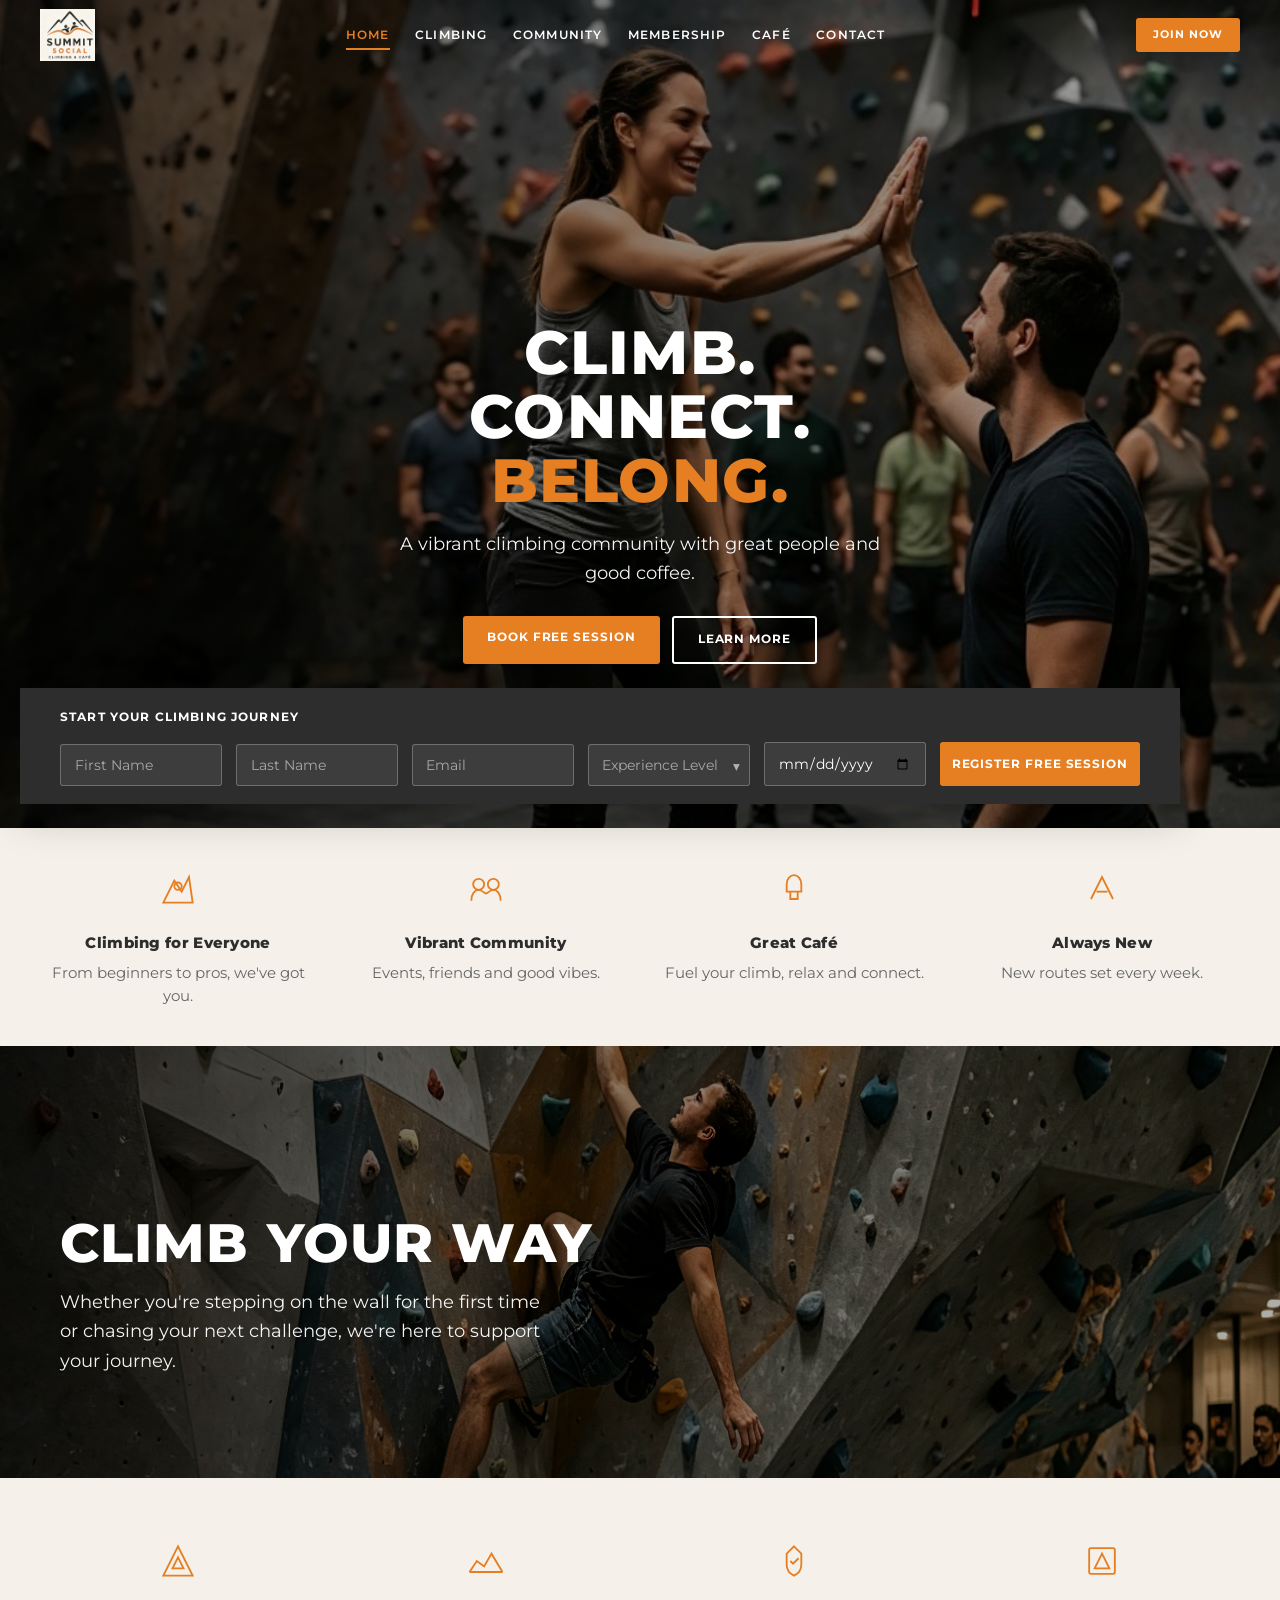
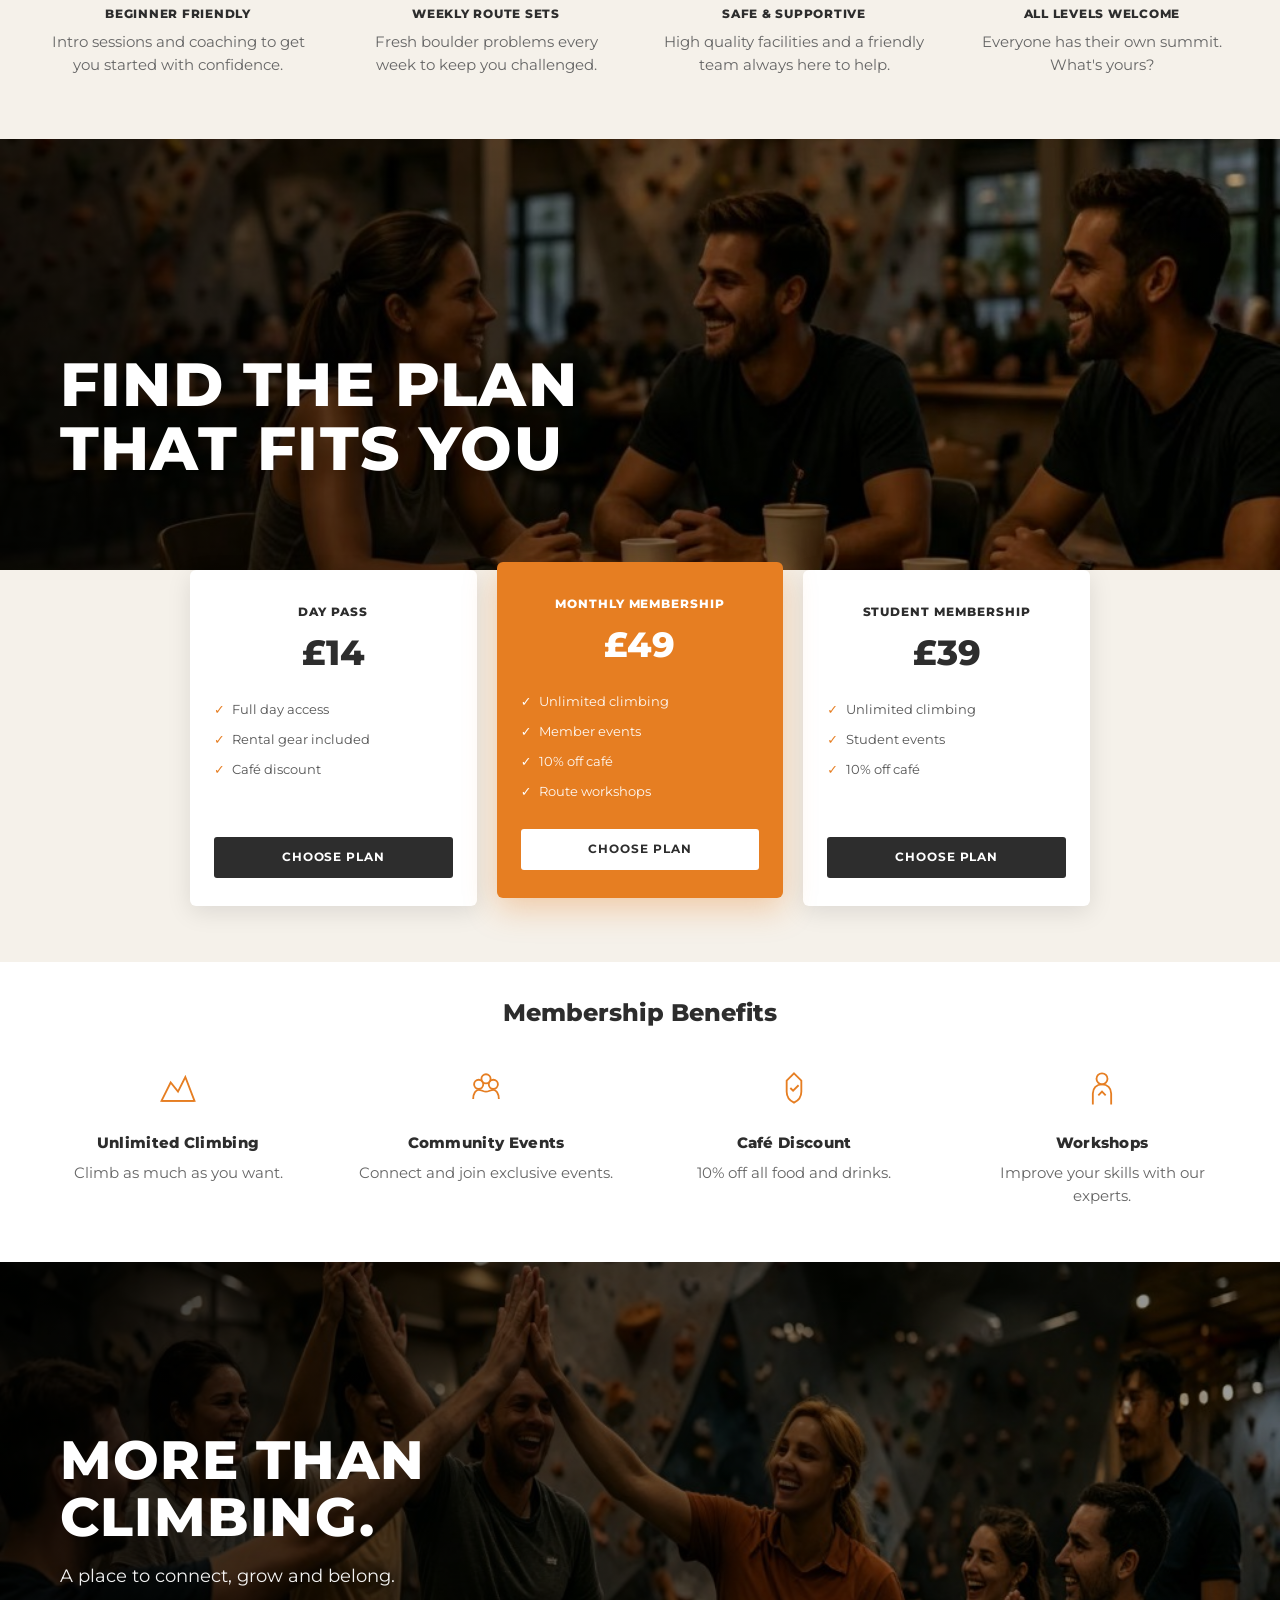
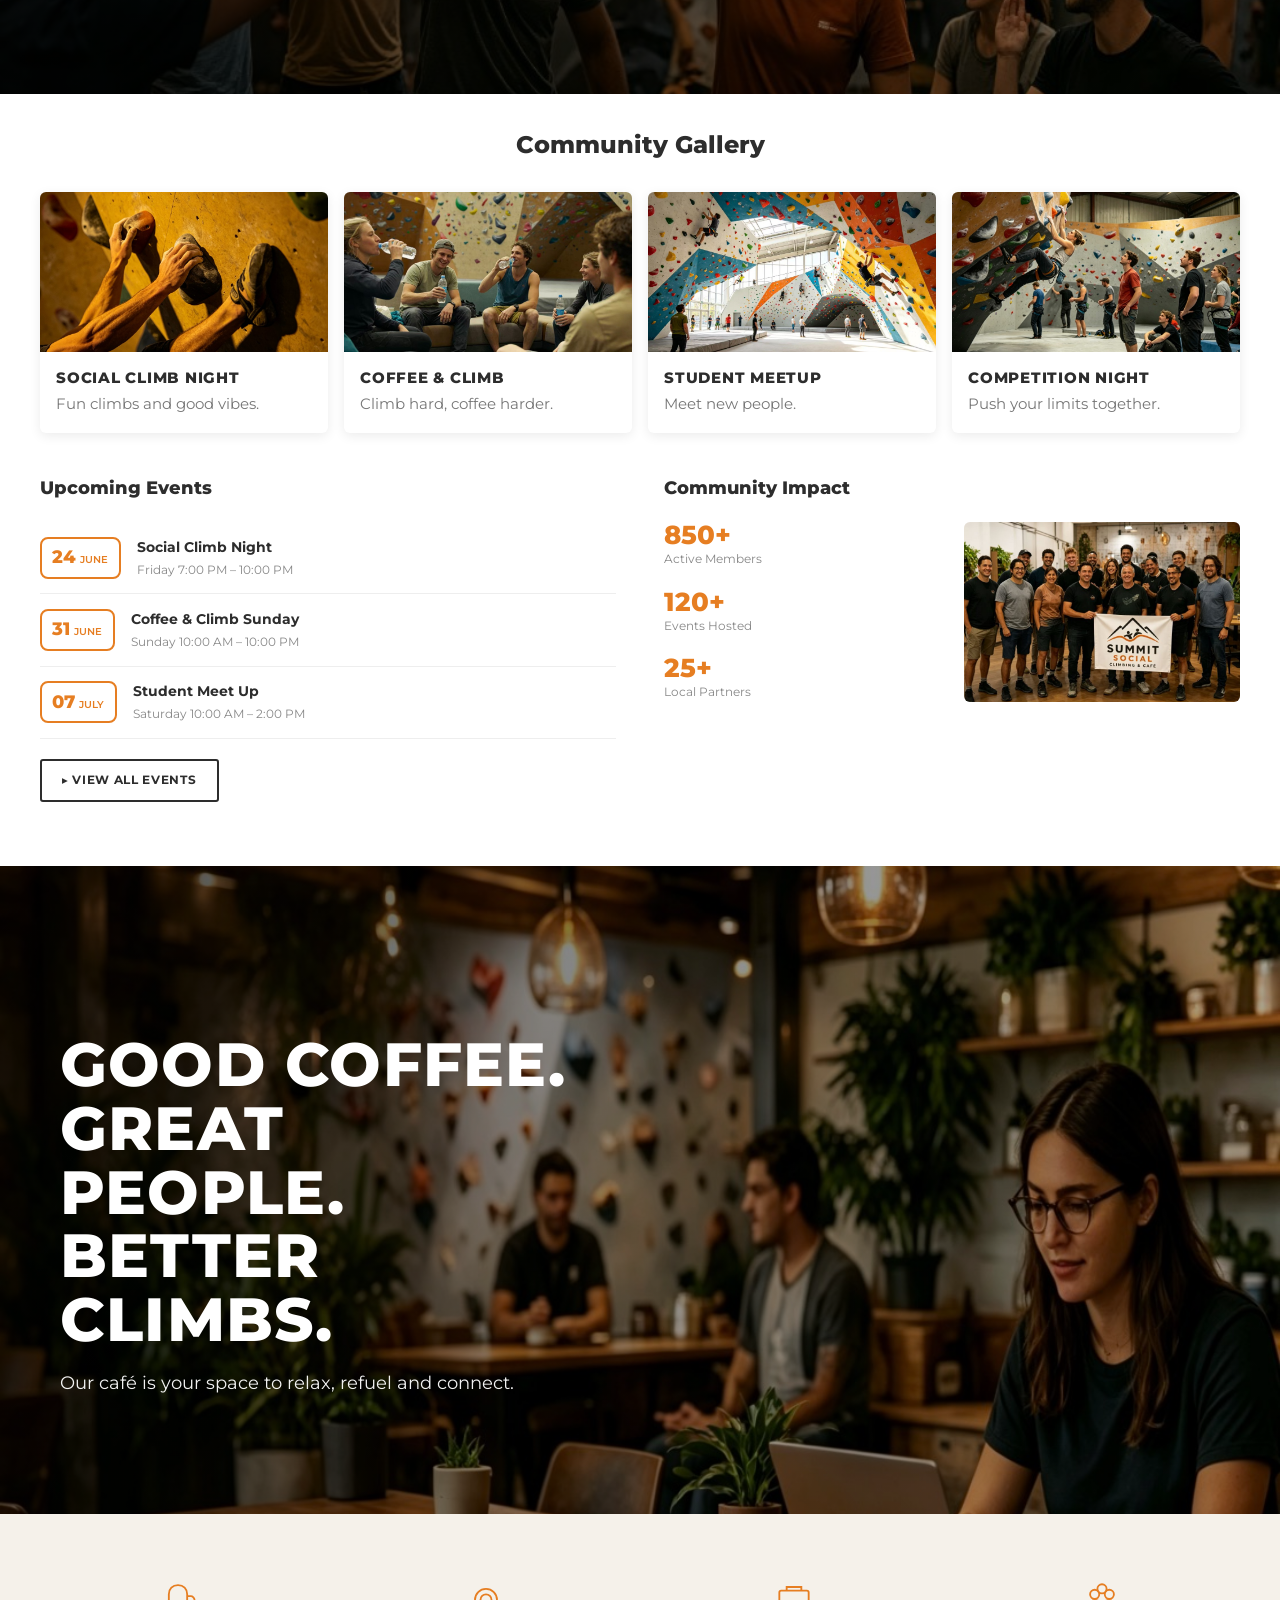
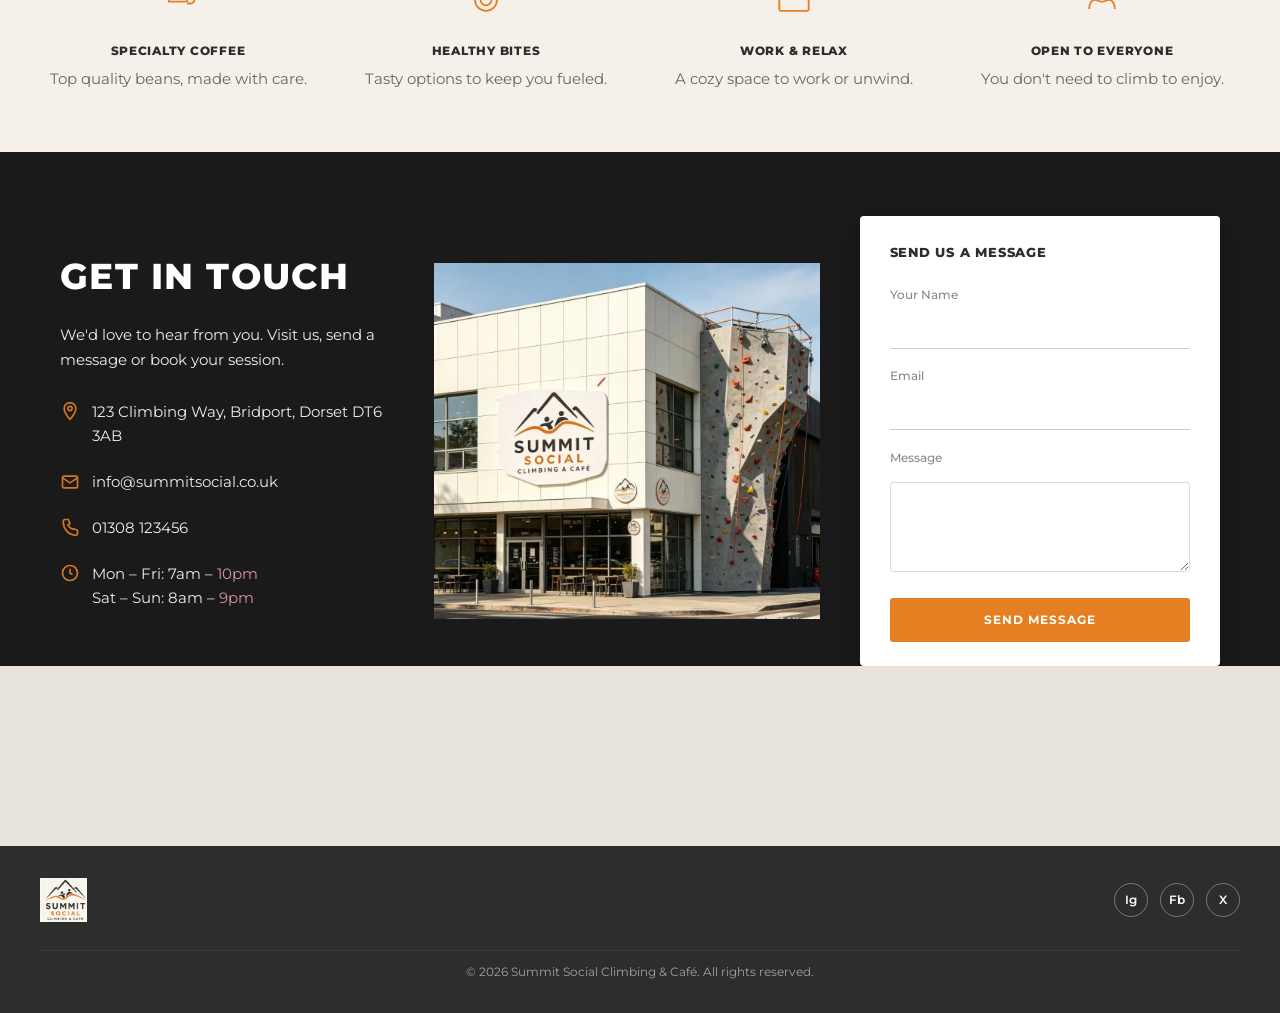
==== commit b1f537c8: "Update site content, images, and layout across all pages. Align community/membership/cafe sections w" ====
--- a/index.html
+++ b/index.html
@@ -11,15 +11,14 @@
   <header class="site-header">
     <div class="header-inner">
       <a href="#home" class="logo">
-        <img src="images/logo.svg" alt="" class="logo-icon">
-        <div class="logo-text">SUMMIT SOCIAL<span>CLIMBING &amp; CAFÉ</span></div>
+        <img src="images/logo.png" alt="Summit Social Climbing &amp; Café" class="logo-img">
       </a>
       <button class="nav-toggle" aria-label="Toggle menu"><span></span><span></span><span></span></button>
       <nav class="main-nav">
         <a href="#home" class="active">HOME</a>
         <a href="#climbing">CLIMBING</a>
+        <a href="#community">COMMUNITY</a>
         <a href="#membership">MEMBERSHIP</a>
-        <a href="#community">COMMUNITY</a>
         <a href="#cafe">CAFÉ</a>
         <a href="#contact">CONTACT</a>
       </nav>
@@ -36,7 +35,7 @@
             <span>CONNECT.</span>
             <span class="accent">BELONG.</span>
           </h1>
-          <p>A climbing community where adventure meets friendship.</p>
+          <p>A vibrant climbing community with great people and good coffee.</p>
           <div class="hero-buttons">
             <a href="#contact" class="btn-primary">BOOK FREE SESSION</a>
             <a href="#climbing" class="btn-outline">LEARN MORE</a>
@@ -103,7 +102,7 @@
   </section>
 
   <section id="climbing" class="page-section">
-    <div class="hero hero-short" style="background-image: url('images/hero-climbing.jpg')">
+    <div class="hero hero-short hero-climbing" style="background-image: url('images/2.jpg')">
       <div class="hero-inner">
         <div class="hero-text">
           <h1>CLIMB YOUR WAY</h1>
@@ -112,7 +111,7 @@
       </div>
     </div>
 
-    <div class="features-section sand features-caps">
+    <div class="features-section sand features-caps climbing-features">
       <div class="section-inner">
         <div class="features-grid">
           <div class="feature-card">
@@ -142,7 +141,7 @@
 
   <section id="membership" class="page-section">
     <div class="membership-hero-wrap">
-      <div class="hero" style="background-image: url('images/hero-membership.jpg')">
+      <div class="hero" style="background-image: url('images/3.jpg')">
         <div class="hero-inner">
           <div class="hero-text">
             <h1>FIND THE PLAN THAT FITS YOU</h1>
@@ -160,7 +159,7 @@
               <li>Rental gear included</li>
               <li>Café discount</li>
             </ul>
-            <button class="btn-dark">GET DAY PASS</button>
+            <button class="btn-dark">CHOOSE PLAN</button>
           </div>
           <div class="pricing-card featured">
             <h3>Monthly Membership</h3>
@@ -171,7 +170,7 @@
               <li>10% off café</li>
               <li>Route workshops</li>
             </ul>
-            <button class="btn-white">JOIN NOW</button>
+            <button class="btn-white">CHOOSE PLAN</button>
           </div>
           <div class="pricing-card">
             <h3>Student Membership</h3>
@@ -181,7 +180,35 @@
               <li>Student events</li>
               <li>10% off café</li>
             </ul>
-            <button class="btn-dark">JOIN NOW</button>
+            <button class="btn-dark">CHOOSE PLAN</button>
+          </div>
+        </div>
+      </div>
+
+      <div class="benefits-section">
+        <div class="section-inner">
+          <h2 class="section-title">Membership Benefits</h2>
+          <div class="features-grid features-caps membership-benefits">
+            <div class="feature-card">
+              <svg class="feature-icon" viewBox="0 0 48 48" fill="none"><path d="M6 38 L16 18 L24 28 L32 12 L42 38 Z" stroke="currentColor" stroke-width="2"/><path d="M6 38 H42" stroke="currentColor" stroke-width="2"/></svg>
+              <h3>Unlimited Climbing</h3>
+              <p>Climb as much as you want.</p>
+            </div>
+            <div class="feature-card">
+              <svg class="feature-icon" viewBox="0 0 48 48" fill="none"><circle cx="16" cy="20" r="5" stroke="currentColor" stroke-width="2"/><circle cx="32" cy="20" r="5" stroke="currentColor" stroke-width="2"/><circle cx="24" cy="14" r="5" stroke="currentColor" stroke-width="2"/><path d="M10 36 C10 30 13 26 16 26 C19 26 21 28 24 28 C27 28 29 26 32 26 C35 26 38 30 38 36" stroke="currentColor" stroke-width="2"/></svg>
+              <h3>Community Events</h3>
+              <p>Connect and join exclusive events.</p>
+            </div>
+            <div class="feature-card">
+              <svg class="feature-icon" viewBox="0 0 48 48" fill="none"><path d="M24 8 L32 16 V28 C32 34 28 38 24 40 C20 38 16 34 16 28 V16 Z" stroke="currentColor" stroke-width="2"/><path d="M20 24 L23 27 L29 21" stroke="currentColor" stroke-width="2"/></svg>
+              <h3>Café Discount</h3>
+              <p>10% off all food and drinks.</p>
+            </div>
+            <div class="feature-card">
+              <svg class="feature-icon" viewBox="0 0 48 48" fill="none"><circle cx="24" cy="14" r="6" stroke="currentColor" stroke-width="2"/><path d="M14 42 V30 C14 24 18 20 24 20 C30 20 34 24 34 30 V42" stroke="currentColor" stroke-width="2"/><path d="M20 32 L24 28 L28 32" stroke="currentColor" stroke-width="2"/></svg>
+              <h3>Workshops</h3>
+              <p>Improve your skills with our experts.</p>
+            </div>
           </div>
         </div>
       </div>
@@ -189,7 +216,7 @@
   </section>
 
   <section id="community" class="page-section section-community">
-    <div class="hero hero-community" style="background-image: url('images/hero-community.jpg')">
+    <div class="hero hero-community" style="background-image: url('images/4.jpg')">
       <div class="hero-inner">
         <div class="hero-text">
           <h1 class="headline-stack headline-community">
@@ -201,7 +228,7 @@
       </div>
     </div>
 
-    <div class="gallery-section">
+    <div class="gallery-section community-gallery">
       <div class="section-inner">
         <h2 class="section-title">Community Gallery</h2>
         <div class="gallery-grid">
@@ -301,7 +328,7 @@
   </section>
 
   <section id="cafe" class="page-section">
-    <div class="hero hero-short" style="background-image: url('images/hero-cafe.jpg')">
+    <div class="hero hero-short hero-cafe" style="background-image: url('images/5.jpg')">
       <div class="hero-inner">
         <div class="hero-text">
           <h1>GOOD COFFEE. GREAT PEOPLE. BETTER CLIMBS.</h1>
@@ -310,7 +337,7 @@
       </div>
     </div>
 
-    <div class="features-section sand features-caps">
+    <div class="features-section sand features-caps cafe-features">
       <div class="section-inner">
         <div class="features-grid">
           <div class="feature-card">
@@ -341,44 +368,49 @@
   <section id="contact" class="page-section contact-section">
     <div class="contact-section-inner">
       <div class="contact-section-info">
-        <h2>GET IN TOUCH</h2>
-        <p>We'd love to hear from you. Visit us, send a message or book your session.</p>
-        <div class="contact-details">
-          <div class="contact-item">
-            <svg width="18" height="18" viewBox="0 0 24 24" fill="none"><path d="M12 2C8.13 2 5 5.13 5 9c0 5.25 7 13 7 13s7-7.75 7-13c0-3.87-3.13-7-7-7z" stroke="#E67E22" stroke-width="2"/><circle cx="12" cy="9" r="2.5" stroke="#E67E22" stroke-width="2"/></svg>
-            <span>123 Climbing Way, Bridport, Dorset DT6 3AB</span>
-          </div>
-          <div class="contact-item">
-            <svg width="18" height="18" viewBox="0 0 24 24" fill="none"><rect x="3" y="5" width="18" height="14" rx="2" stroke="#E67E22" stroke-width="2"/><path d="M3 7l9 6 9-6" stroke="#E67E22" stroke-width="2"/></svg>
-            <span>info@summitsocial.co.uk</span>
-          </div>
-          <div class="contact-item">
-            <svg width="18" height="18" viewBox="0 0 24 24" fill="none"><path d="M6 3h4l2 5-2.5 1.5a11 11 0 005 5L16 14l5 2v4a2 2 0 01-2 2A16 16 0 014 5a2 2 0 012-2z" stroke="#E67E22" stroke-width="2"/></svg>
-            <span>01308 123456</span>
-          </div>
-          <div class="contact-item">
-            <svg width="18" height="18" viewBox="0 0 24 24" fill="none"><circle cx="12" cy="12" r="9" stroke="#E67E22" stroke-width="2"/><path d="M12 7v5l3 2" stroke="#E67E22" stroke-width="2"/></svg>
-            <span>Mon – Fri: 7am – <em class="hours-accent">10pm</em><br>Sat – Sun: 8am – <em class="hours-accent">9pm</em></span>
-          </div>
-        </div>
-      </div>
-      <div class="contact-form-card">
-        <h2>SEND US A MESSAGE</h2>
-        <form class="contact-form" data-form>
-          <div class="form-group">
-            <label for="name">Your Name</label>
-            <input type="text" id="name" name="name" required>
-          </div>
-          <div class="form-group">
-            <label for="contactEmail">Email</label>
-            <input type="email" id="contactEmail" name="email" required>
-          </div>
-          <div class="form-group">
-            <label for="message">Message</label>
-            <textarea id="message" name="message" required></textarea>
-          </div>
-          <button type="submit" class="btn-primary">SEND MESSAGE</button>
-        </form>
+        <div class="contact-info-text">
+          <h2>GET IN TOUCH</h2>
+          <p>We'd love to hear from you. Visit us, send a message or book your session.</p>
+          <div class="contact-details">
+            <div class="contact-item">
+              <svg width="20" height="20" viewBox="0 0 24 24" fill="none"><path d="M12 2C8.13 2 5 5.13 5 9c0 5.25 7 13 7 13s7-7.75 7-13c0-3.87-3.13-7-7-7z" stroke="#E67E22" stroke-width="2"/><circle cx="12" cy="9" r="2.5" stroke="#E67E22" stroke-width="2"/></svg>
+              <span>123 Climbing Way, Bridport, Dorset DT6 3AB</span>
+            </div>
+            <div class="contact-item">
+              <svg width="20" height="20" viewBox="0 0 24 24" fill="none"><rect x="3" y="5" width="18" height="14" rx="2" stroke="#E67E22" stroke-width="2"/><path d="M3 7l9 6 9-6" stroke="#E67E22" stroke-width="2"/></svg>
+              <span>info@summitsocial.co.uk</span>
+            </div>
+            <div class="contact-item">
+              <svg width="20" height="20" viewBox="0 0 24 24" fill="none"><path d="M6 3h4l2 5-2.5 1.5a11 11 0 005 5L16 14l5 2v4a2 2 0 01-2 2A16 16 0 014 5a2 2 0 012-2z" stroke="#E67E22" stroke-width="2"/></svg>
+              <span>01308 123456</span>
+            </div>
+            <div class="contact-item">
+              <svg width="20" height="20" viewBox="0 0 24 24" fill="none"><circle cx="12" cy="12" r="9" stroke="#E67E22" stroke-width="2"/><path d="M12 7v5l3 2" stroke="#E67E22" stroke-width="2"/></svg>
+              <span>Mon – Fri: 7am – <em class="hours-accent">10pm</em><br>Sat – Sun: 8am – <em class="hours-accent">9pm</em></span>
+            </div>
+          </div>
+        </div>
+        <div class="contact-section-photo" role="img" aria-label="Summit Social climbing gym exterior"></div>
+      </div>
+      <div class="contact-section-form-wrap">
+        <div class="contact-form-card">
+          <h2>SEND US A MESSAGE</h2>
+          <form class="contact-form" data-form>
+            <div class="form-group">
+              <label for="name">Your Name</label>
+              <input type="text" id="name" name="name" required>
+            </div>
+            <div class="form-group">
+              <label for="contactEmail">Email</label>
+              <input type="email" id="contactEmail" name="email" required>
+            </div>
+            <div class="form-group">
+              <label for="message">Message</label>
+              <textarea id="message" name="message" required></textarea>
+            </div>
+            <button type="submit" class="btn-primary">SEND MESSAGE</button>
+          </form>
+        </div>
       </div>
     </div>
     <div class="contact-map contact-section-map">
@@ -389,8 +421,7 @@
   <footer class="site-footer">
     <div class="footer-inner">
       <div class="footer-logo">
-        <img src="images/logo.svg" alt="" class="logo-icon">
-        <div class="logo-text">SUMMIT SOCIAL<span>CLIMBING &amp; CAFÉ</span></div>
+        <img src="images/logo.png" alt="Summit Social Climbing &amp; Café" class="logo-img">
       </div>
       <div class="social-links">
         <a href="#" aria-label="Instagram">Ig</a>
--- a/css/styles.css
+++ b/css/styles.css
@@ -77,7 +77,14 @@
   gap: 1rem;
 }
 
-.logo { display: flex; align-items: center; gap: 0.55rem; flex-shrink: 0; }
+.logo { display: flex; align-items: center; flex-shrink: 0; }
+
+.logo-img {
+  height: 52px;
+  width: auto;
+  display: block;
+}
+
 .logo-icon { width: 38px; height: 38px; flex-shrink: 0; }
 
 .logo-text {
@@ -209,8 +216,29 @@
   padding-bottom: 0;
 }
 
+.hero-home .hero-text {
+  max-width: 560px;
+  margin-top: auto;
+  margin-bottom: 1rem;
+  margin-left: auto;
+  margin-right: auto;
+  text-align: center;
+}
+
+.hero-home .hero-text p {
+  font-size: 1.15rem;
+  max-width: 480px;
+  margin-left: auto;
+  margin-right: auto;
+}
+
+.hero-home .hero-buttons {
+  justify-content: center;
+}
+
 .hero-home .registration-bar {
-  margin-top: auto;
+  margin-top: 0.5rem;
+  margin-bottom: 1.5rem;
   margin-left: -2.5rem;
   margin-right: -2.5rem;
   border-radius: 0;
@@ -219,6 +247,84 @@
 
 .hero-short { min-height: 72vh; }
 .hero-short .hero-inner { min-height: 72vh; justify-content: center; }
+
+.hero-climbing {
+  min-height: 48vh;
+  background-position: center 35%;
+}
+
+.hero-climbing .hero-inner {
+  min-height: 48vh;
+  justify-content: center;
+  padding-bottom: 1.5rem;
+}
+
+.hero-climbing .hero-text h1 {
+  white-space: nowrap;
+  font-size: clamp(2rem, 4.5vw, 3.4rem);
+}
+
+.hero-climbing .hero-text p {
+  font-size: 1.15rem;
+  max-width: 480px;
+}
+
+.climbing-features {
+  padding: 2rem 2.5rem;
+  margin-top: 0;
+}
+
+.climbing-features .feature-card {
+  padding: 0.35rem 0.5rem;
+}
+
+.climbing-features .feature-card h3 {
+  font-size: 0.95rem;
+  font-weight: 800;
+}
+
+.climbing-features.features-caps .feature-card h3 {
+  font-size: 0.95rem;
+  font-weight: 800;
+}
+
+.climbing-features .feature-card p {
+  font-size: 0.92rem;
+}
+
+.hero-cafe .hero-text p {
+  font-size: 1.15rem;
+  max-width: 480px;
+}
+
+.cafe-features {
+  padding: 2rem 2.5rem;
+  margin-top: 0;
+}
+
+.cafe-features .feature-card {
+  padding: 0.35rem 0.5rem;
+}
+
+.cafe-features .feature-card h3 {
+  font-size: 0.95rem;
+  font-weight: 800;
+}
+
+.cafe-features.features-caps .feature-card h3 {
+  font-size: 0.95rem;
+  font-weight: 800;
+}
+
+.cafe-features .feature-card p {
+  font-size: 0.92rem;
+}
+
+@media (max-width: 520px) {
+  .hero-climbing .hero-text h1 {
+    white-space: normal;
+  }
+}
 
 .btn-primary {
   background: var(--summit-orange);
@@ -457,6 +563,23 @@
 
 .feature-card p { font-size: 0.82rem; color: #666; line-height: 1.55; }
 
+#home .features-section {
+  padding: 2rem 2.5rem;
+}
+
+#home .feature-card {
+  padding: 0.35rem 0.5rem;
+}
+
+#home .feature-card h3 {
+  font-size: 0.95rem;
+  font-weight: 800;
+}
+
+#home .feature-card p {
+  font-size: 0.92rem;
+}
+
 .features-section.features-caps .feature-card h3 {
   font-size: 0.78rem;
   text-transform: uppercase;
@@ -541,14 +664,37 @@
 
 .pricing-card.featured ul li::before { color: var(--white); }
 
-.benefits-section { padding: 3rem 2.5rem 4rem; background: var(--white); }
+.benefits-section { padding: 2rem 2.5rem 3rem; background: var(--white); }
+
+.benefits-section .section-title {
+  margin-bottom: 1.75rem;
+}
+
+.membership-benefits .feature-card {
+  padding: 0.35rem 0.5rem;
+}
+
+.membership-benefits .feature-card h3 {
+  font-size: 0.95rem;
+  font-weight: 800;
+}
+
+.membership-benefits.features-caps .feature-card h3 {
+  font-size: 0.95rem;
+  font-weight: 800;
+}
+
+.membership-benefits .feature-card p {
+  font-size: 0.92rem;
+}
 
 /* ── Community (dark events layout) ── */
 .page-community,
 .section-community { background: #1a1a1a; }
 
 .hero-community {
-  min-height: 72vh;
+  min-height: 48vh;
+  background-position: center 35%;
 }
 
 .hero-community::before {
@@ -556,9 +702,13 @@
 }
 
 .hero-community .hero-inner {
-  min-height: 72vh;
+  min-height: 48vh;
   justify-content: center;
-  padding-bottom: 5rem;
+  padding-bottom: 1.5rem;
+}
+
+.hero-community .hero-text p {
+  font-size: 1.15rem;
 }
 
 .headline-community span {
@@ -628,6 +778,24 @@
 
 /* ── Community (legacy gallery) ── */
 .gallery-section { padding: 3.5rem 2.5rem 2rem; background: var(--white); }
+
+.community-gallery {
+  padding: 2rem 2.5rem 1.5rem;
+  margin-top: 0;
+}
+
+.community-gallery .section-title {
+  margin-bottom: 1.75rem;
+}
+
+.community-gallery .gallery-card h3 {
+  font-size: 0.95rem;
+  font-weight: 800;
+}
+
+.community-gallery .gallery-card p {
+  font-size: 0.92rem;
+}
 
 .gallery-grid {
   display: grid;
@@ -746,16 +914,11 @@
 .sidebar-logo {
   display: flex;
   align-items: center;
-  gap: 0.55rem;
   margin-bottom: 0.5rem;
 }
 
-.sidebar-logo .logo-text span {
-  display: block;
-  font-size: 0.58rem;
-  font-weight: 500;
-  letter-spacing: 0.04em;
-  opacity: 0.9;
+.sidebar-logo .logo-img {
+  height: 110px;
 }
 
 .contact-sidebar h1 {
@@ -846,7 +1009,7 @@
   content: '';
   position: absolute;
   inset: 0;
-  background: rgba(0,0,0,0.15);
+  background: linear-gradient(105deg, rgba(0,0,0,0.55) 0%, rgba(0,0,0,0.35) 50%, rgba(0,0,0,0.2) 100%);
 }
 
 .contact-form-card {
@@ -933,42 +1096,88 @@
 
 /* ── Contact (single-page section) ── */
 .contact-section {
+  position: relative;
   background: #1a1a1a;
   color: var(--white);
 }
 
 .contact-section-inner {
+  position: relative;
+  z-index: 1;
   max-width: 1240px;
   margin: 0 auto;
-  padding: 4rem 2.5rem 2.5rem;
+  padding: 4rem 2.5rem 0;
   display: grid;
   grid-template-columns: 1fr minmax(280px, 360px);
-  gap: 3rem;
-  align-items: start;
+  gap: 2.5rem;
+  align-items: stretch;
+  min-height: 480px;
+}
+
+.contact-section-info {
+  position: relative;
+  display: grid;
+  grid-template-columns: minmax(260px, 1fr) minmax(220px, 1.1fr);
+  gap: 1.5rem;
+  align-items: center;
+  background: #1a1a1a;
+  min-height: 420px;
+}
+
+.contact-info-text {
+  position: relative;
+  z-index: 1;
+  padding: 0.5rem 0 2rem;
+}
+
+.contact-section-photo {
+  min-height: 360px;
+  background: url('../images/hero-contact.jpg') center center / contain no-repeat;
 }
 
 .contact-section-info h2 {
-  font-size: clamp(1.5rem, 2.5vw, 1.85rem);
+  font-size: clamp(1.75rem, 3vw, 2.25rem);
   font-weight: 800;
   text-transform: uppercase;
   letter-spacing: 0.04em;
-  margin-bottom: 0.85rem;
-}
-
-.contact-section-info > p {
-  opacity: 0.8;
-  font-size: 0.82rem;
+  margin-bottom: 1rem;
+}
+
+.contact-section-info > p,
+.contact-info-text > p {
+  opacity: 0.92;
+  font-size: 0.95rem;
   line-height: 1.65;
-  margin-bottom: 1.5rem;
+  margin-bottom: 1.75rem;
+}
+
+.contact-section .contact-details {
+  gap: 1.35rem;
+}
+
+.contact-section .contact-item {
+  font-size: 0.95rem;
+  line-height: 1.6;
+}
+
+.contact-section-form-wrap {
+  display: flex;
+  flex-direction: column;
+  background: #1a1a1a;
+  min-height: 100%;
 }
 
 .contact-section .contact-form-card {
   margin-top: 0;
   max-width: none;
+  flex-shrink: 0;
 }
 
 .contact-section-map {
+  position: relative;
+  z-index: 1;
   height: 180px;
+  margin-top: 0;
 }
 
 /* ── Footer ── */
@@ -984,7 +1193,8 @@
   gap: 1rem;
 }
 
-.footer-logo { display: flex; align-items: center; gap: 0.55rem; }
+.footer-logo { display: flex; align-items: center; }
+.footer-logo .logo-img { height: 44px; }
 .footer-logo .logo-text { font-size: 0.68rem; }
 
 .social-links { display: flex; gap: 0.75rem; }
@@ -1059,8 +1269,19 @@
   .hero-inner { padding-left: 1.5rem; padding-right: 1.5rem; }
   .contact-section-inner {
     grid-template-columns: 1fr;
-    padding: 3rem 1.5rem 2rem;
+    padding: 3rem 1.5rem 0;
     gap: 2rem;
+    min-height: auto;
+  }
+
+  .contact-section-info {
+    grid-template-columns: 1fr;
+    min-height: auto;
+  }
+
+  .contact-section-photo {
+    min-height: 240px;
+    order: -1;
   }
 }
 
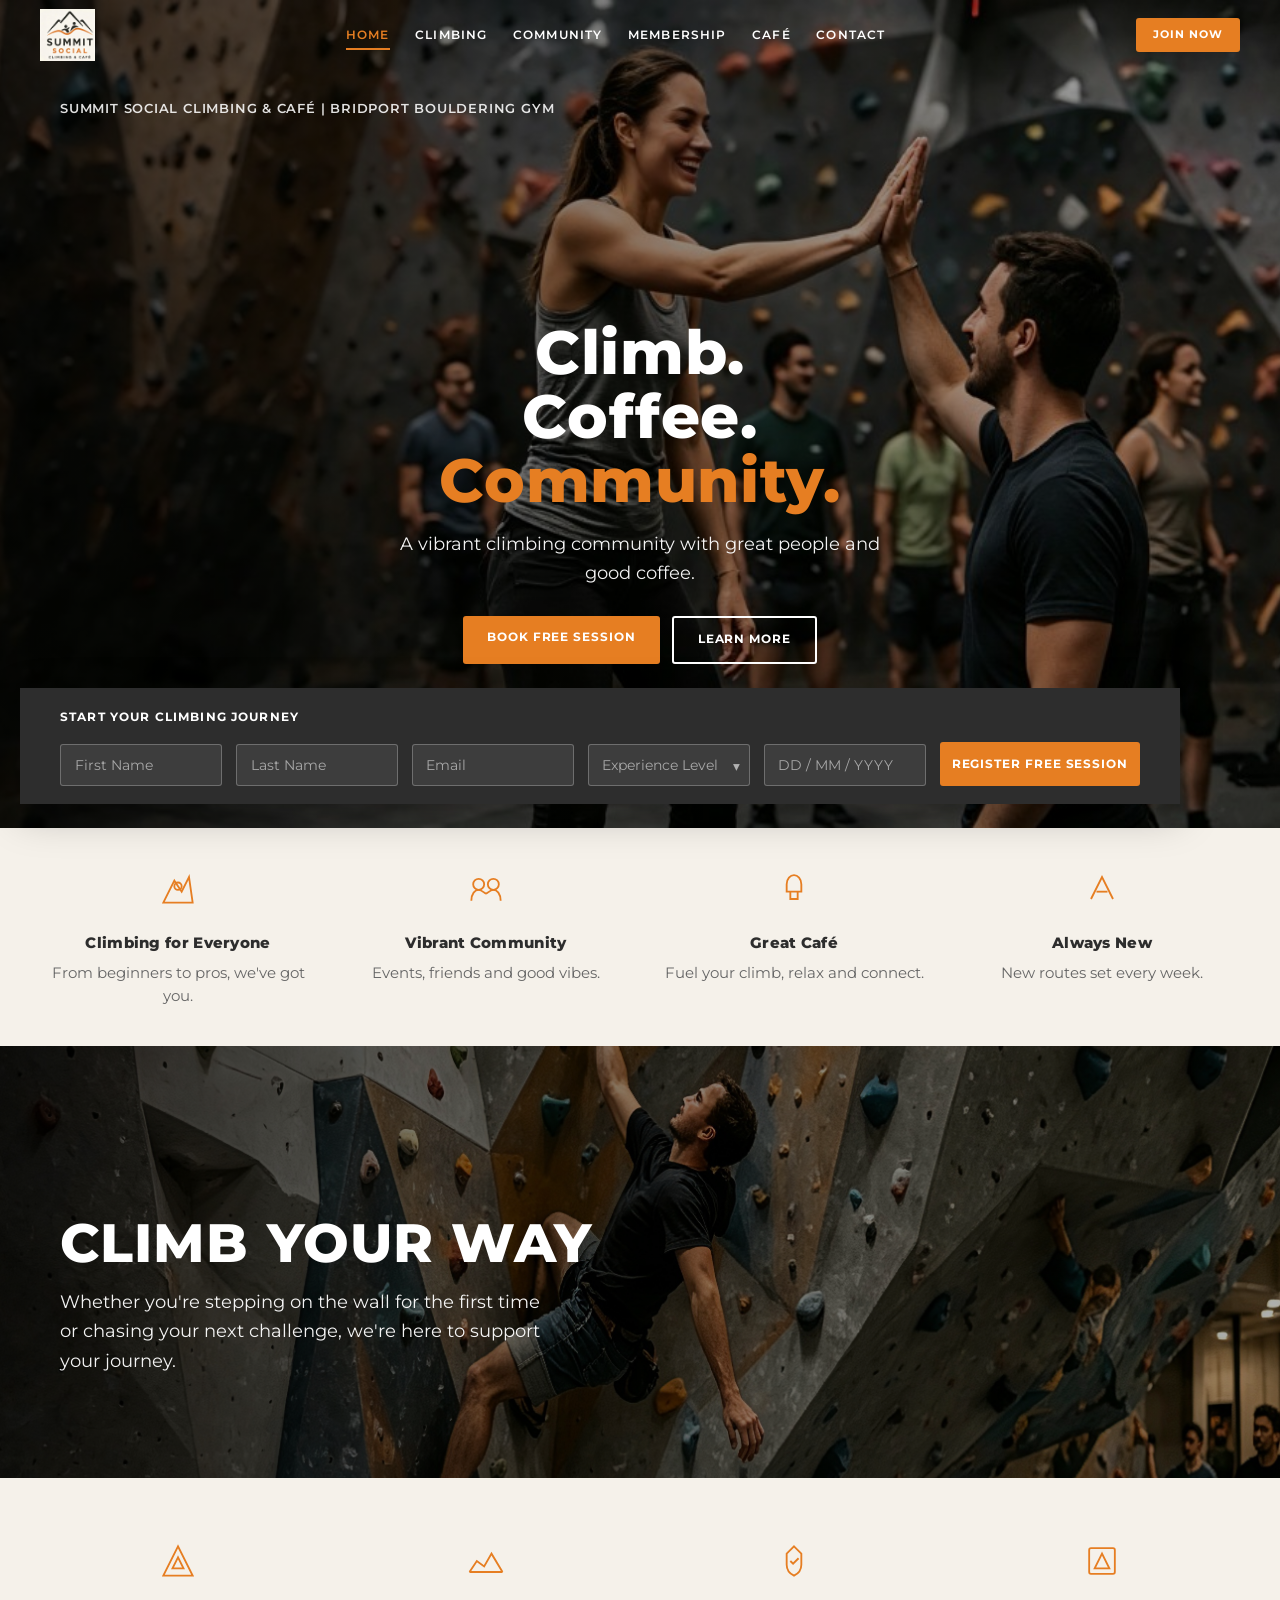
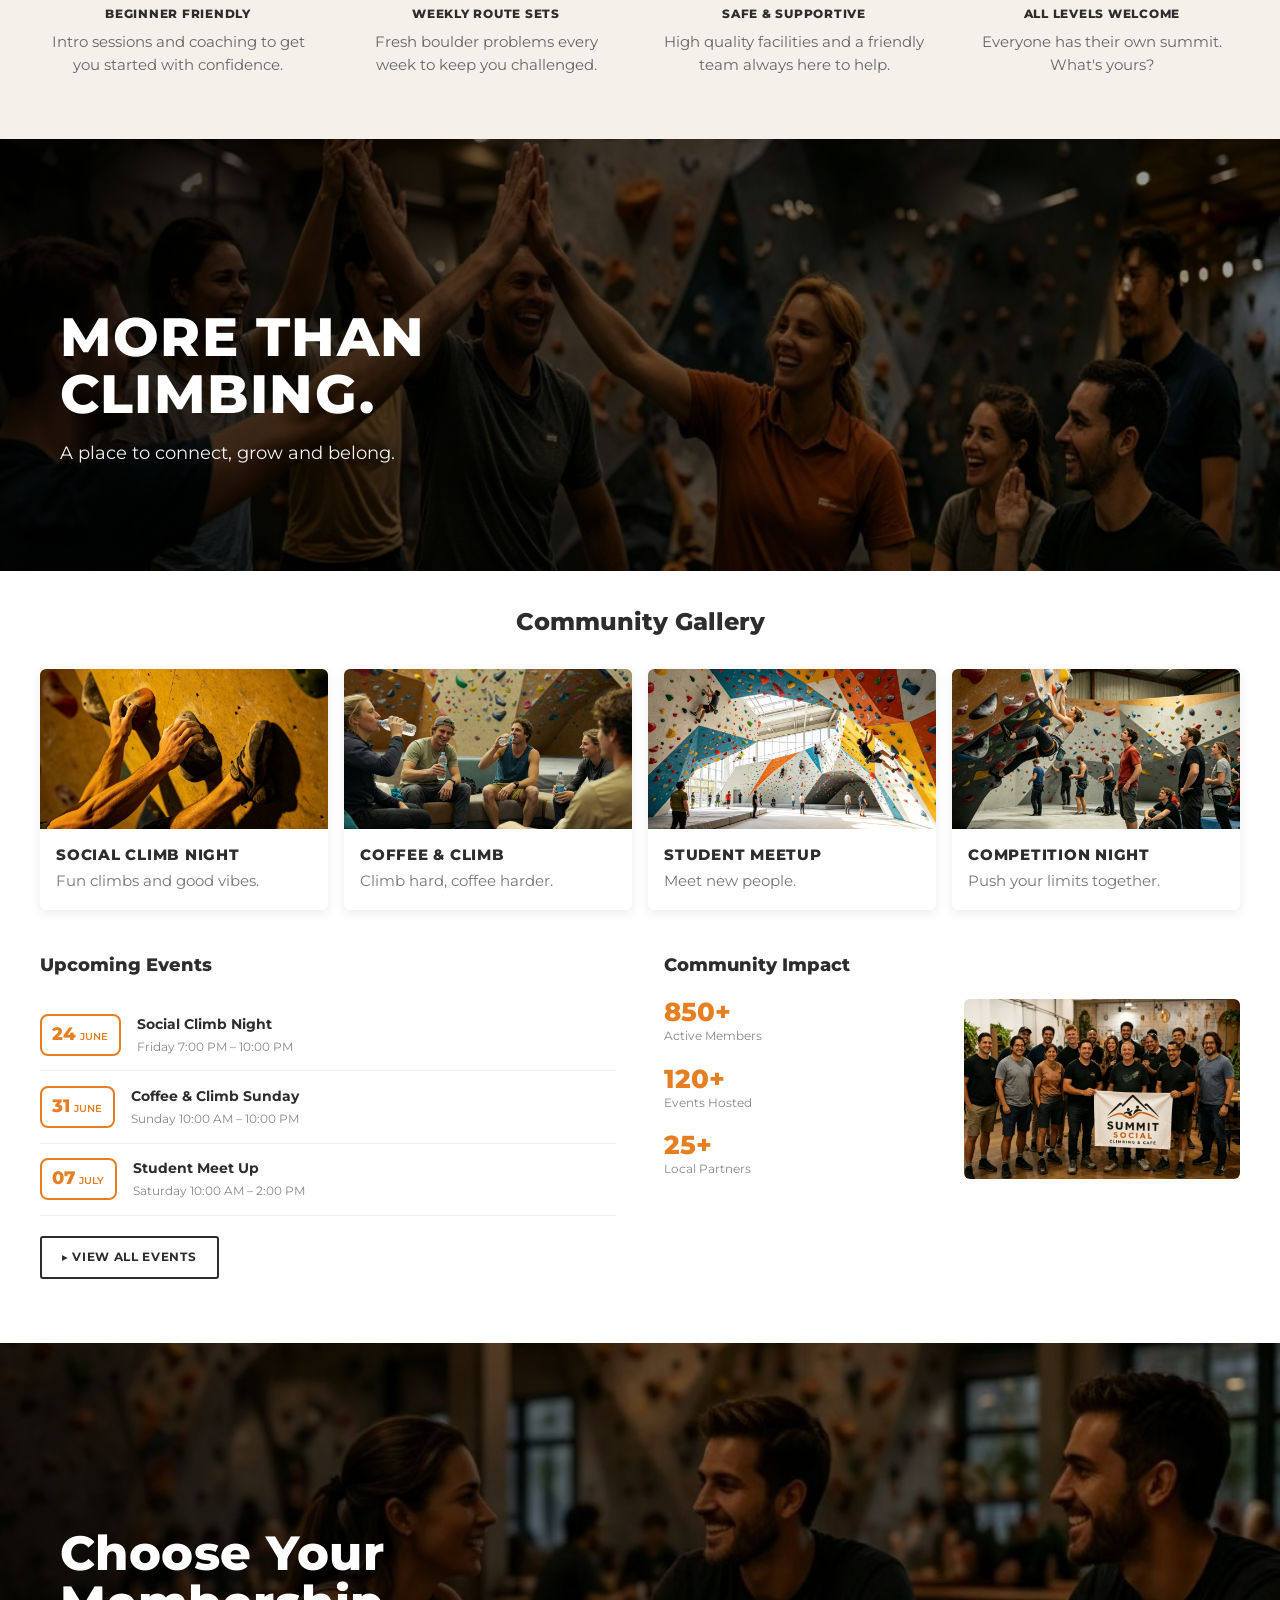
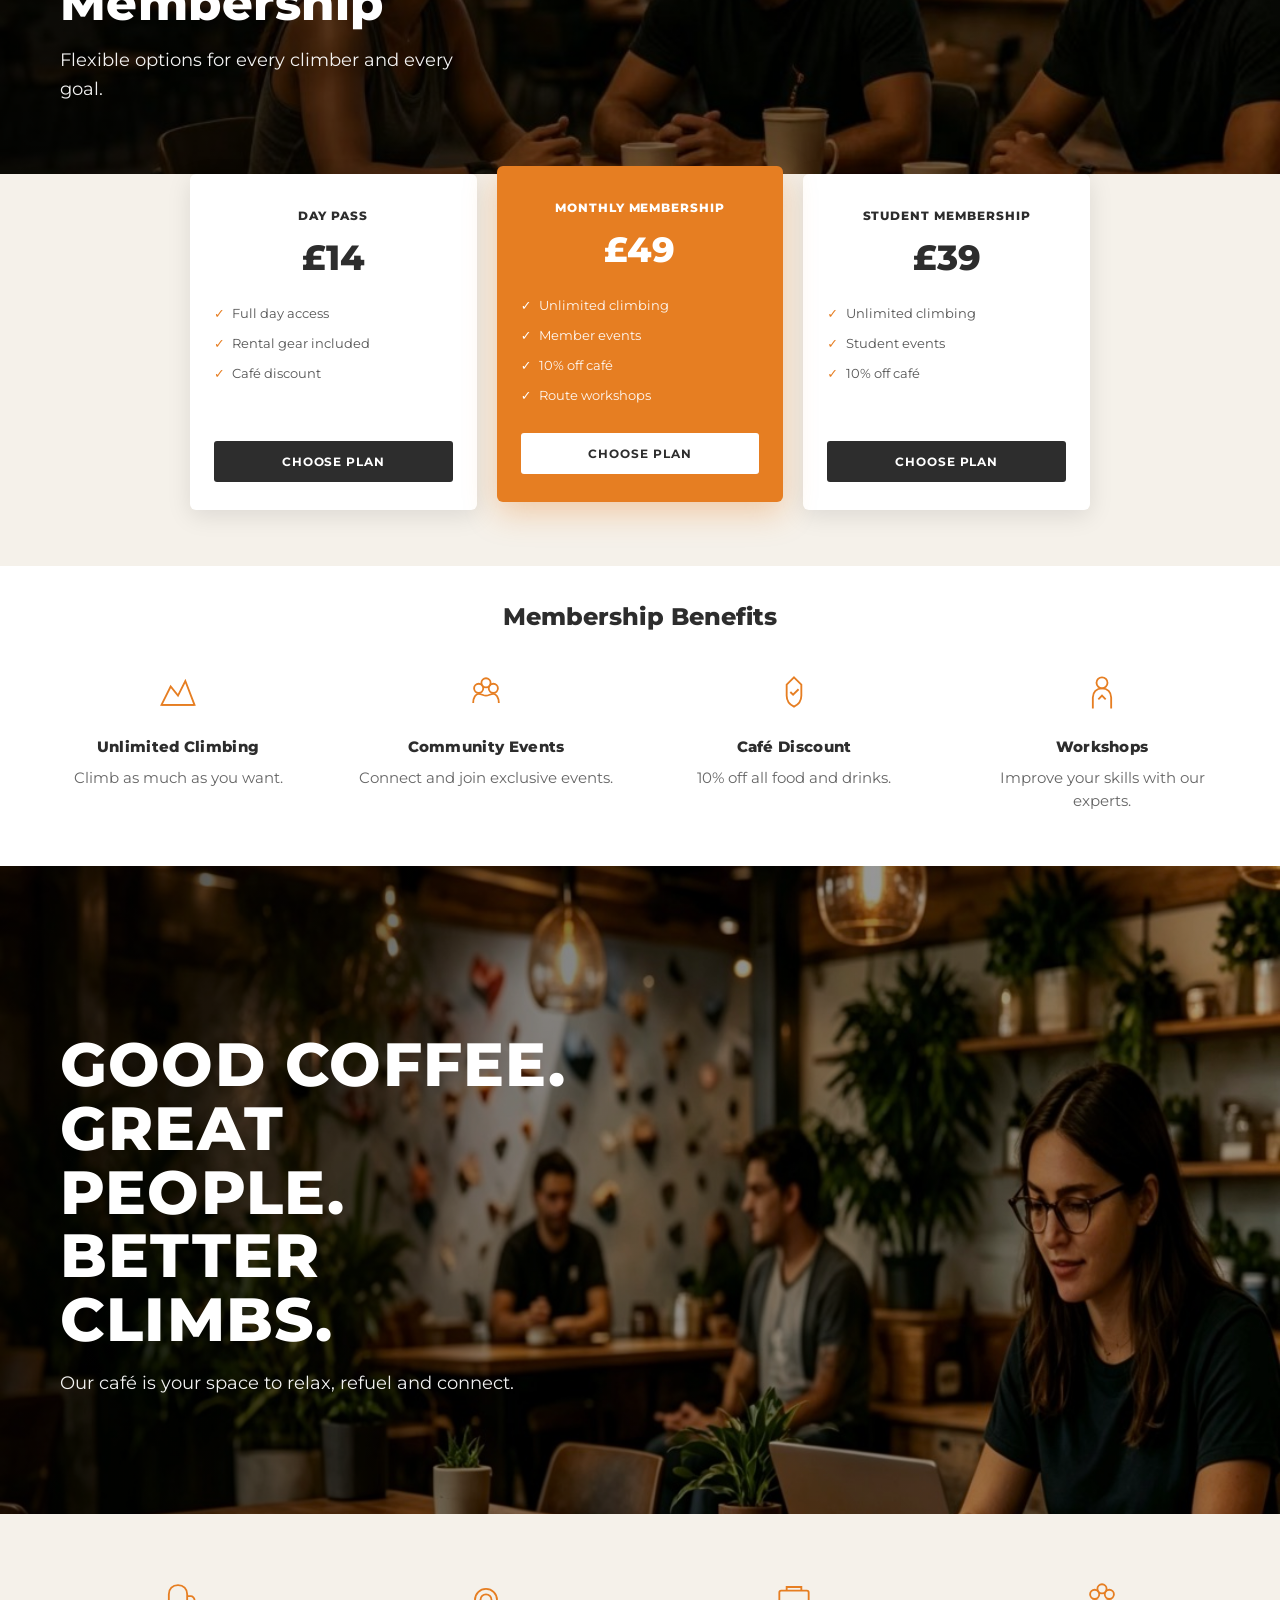
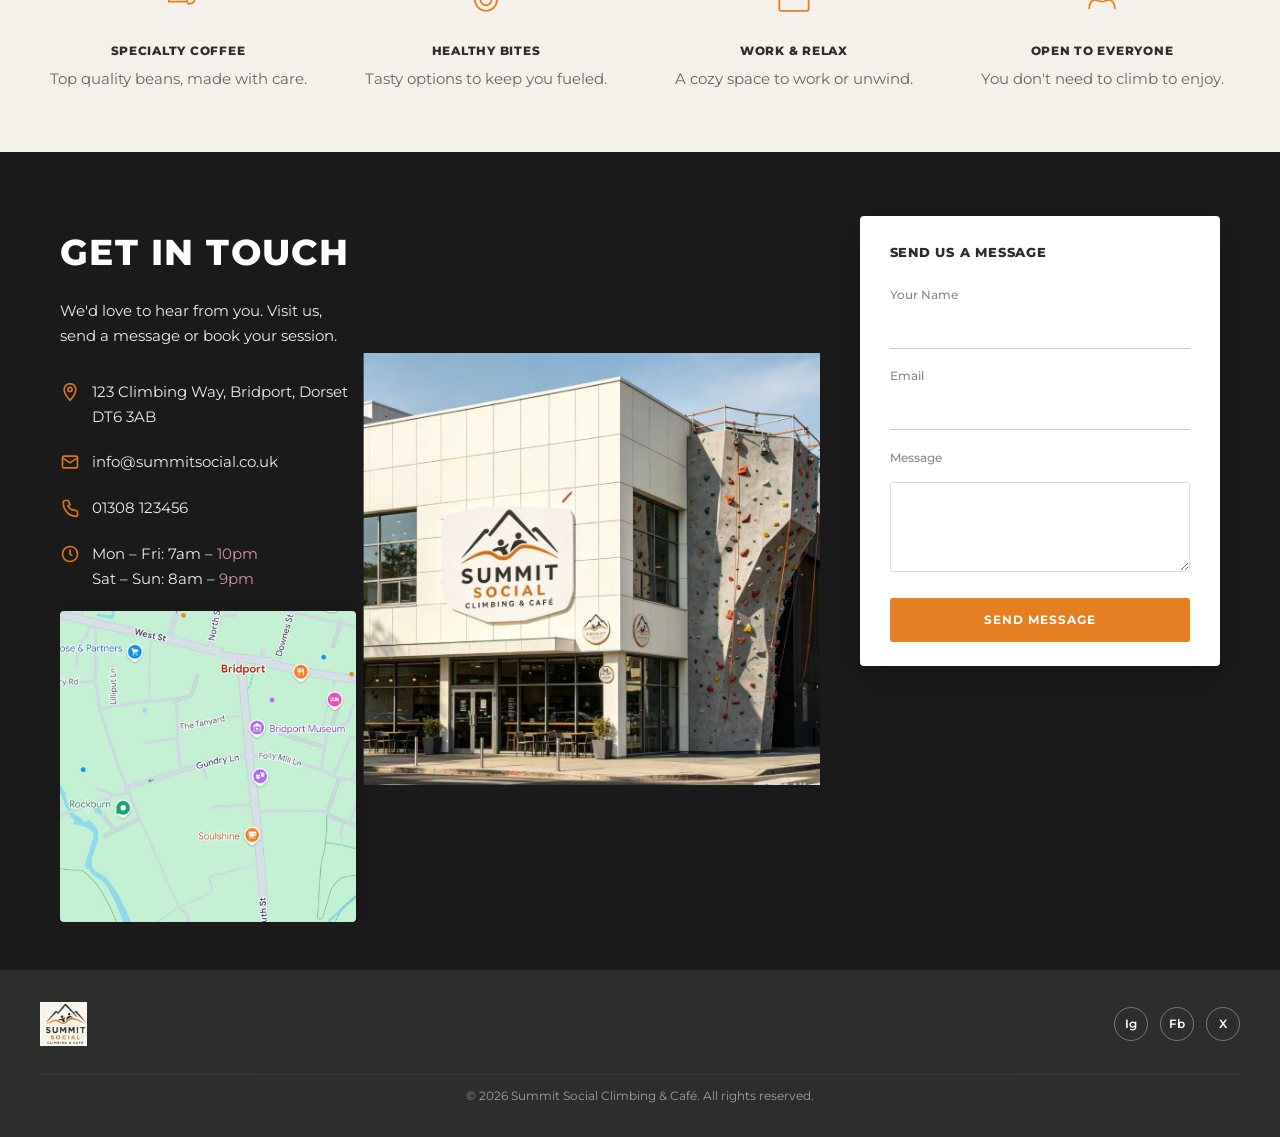
==== commit d9c9b52e: "Polish site content and enable GitHub Pages deployment. Update hero copy, contact layout with inline" ====
--- a/index.html
+++ b/index.html
@@ -1,5 +1,5 @@
 <!DOCTYPE html>
-<html lang="en">
+<html lang="en-GB">
 <head>
   <meta charset="UTF-8">
   <meta name="viewport" content="width=device-width, initial-scale=1.0">
@@ -29,11 +29,12 @@
   <section id="home" class="page-section">
     <div class="hero hero-home" style="background-image: url('images/hero-home.jpg')">
       <div class="hero-inner">
+        <p class="hero-tagline">Summit Social Climbing &amp; Café | Bridport Bouldering Gym</p>
         <div class="hero-text">
-          <h1 class="headline-stack">
-            <span>CLIMB.</span>
-            <span>CONNECT.</span>
-            <span class="accent">BELONG.</span>
+          <h1 class="headline-stack headline-home-title">
+            <span>Climb.</span>
+            <span>Coffee.</span>
+            <span class="accent">Community.</span>
           </h1>
           <p>A vibrant climbing community with great people and good coffee.</p>
           <div class="hero-buttons">
@@ -63,7 +64,7 @@
               </select>
             </div>
             <div class="form-group">
-              <input type="date" id="visitDate" name="visitDate" required aria-label="Preferred Visit Date">
+              <input type="text" id="visitDate" name="visitDate" placeholder="DD / MM / YYYY" required aria-label="Preferred Visit Date" autocomplete="off" inputmode="numeric">
             </div>
             <div class="form-group form-submit-col">
               <button type="submit" class="btn-primary">REGISTER FREE SESSION</button>
@@ -133,82 +134,6 @@
             <svg class="feature-icon" viewBox="0 0 48 48" fill="none"><rect x="10" y="10" width="28" height="28" rx="2" stroke="currentColor" stroke-width="2"/><path d="M24 16 L16 32 H32 Z" stroke="currentColor" stroke-width="2"/></svg>
             <h3>All Levels Welcome</h3>
             <p>Everyone has their own summit. What's yours?</p>
-          </div>
-        </div>
-      </div>
-    </div>
-  </section>
-
-  <section id="membership" class="page-section">
-    <div class="membership-hero-wrap">
-      <div class="hero" style="background-image: url('images/3.jpg')">
-        <div class="hero-inner">
-          <div class="hero-text">
-            <h1>FIND THE PLAN THAT FITS YOU</h1>
-          </div>
-        </div>
-      </div>
-
-      <div class="pricing-section">
-        <div class="pricing-grid">
-          <div class="pricing-card">
-            <h3>Day Pass</h3>
-            <div class="price">&pound;14</div>
-            <ul>
-              <li>Full day access</li>
-              <li>Rental gear included</li>
-              <li>Café discount</li>
-            </ul>
-            <button class="btn-dark">CHOOSE PLAN</button>
-          </div>
-          <div class="pricing-card featured">
-            <h3>Monthly Membership</h3>
-            <div class="price">&pound;49</div>
-            <ul>
-              <li>Unlimited climbing</li>
-              <li>Member events</li>
-              <li>10% off café</li>
-              <li>Route workshops</li>
-            </ul>
-            <button class="btn-white">CHOOSE PLAN</button>
-          </div>
-          <div class="pricing-card">
-            <h3>Student Membership</h3>
-            <div class="price">&pound;39</div>
-            <ul>
-              <li>Unlimited climbing</li>
-              <li>Student events</li>
-              <li>10% off café</li>
-            </ul>
-            <button class="btn-dark">CHOOSE PLAN</button>
-          </div>
-        </div>
-      </div>
-
-      <div class="benefits-section">
-        <div class="section-inner">
-          <h2 class="section-title">Membership Benefits</h2>
-          <div class="features-grid features-caps membership-benefits">
-            <div class="feature-card">
-              <svg class="feature-icon" viewBox="0 0 48 48" fill="none"><path d="M6 38 L16 18 L24 28 L32 12 L42 38 Z" stroke="currentColor" stroke-width="2"/><path d="M6 38 H42" stroke="currentColor" stroke-width="2"/></svg>
-              <h3>Unlimited Climbing</h3>
-              <p>Climb as much as you want.</p>
-            </div>
-            <div class="feature-card">
-              <svg class="feature-icon" viewBox="0 0 48 48" fill="none"><circle cx="16" cy="20" r="5" stroke="currentColor" stroke-width="2"/><circle cx="32" cy="20" r="5" stroke="currentColor" stroke-width="2"/><circle cx="24" cy="14" r="5" stroke="currentColor" stroke-width="2"/><path d="M10 36 C10 30 13 26 16 26 C19 26 21 28 24 28 C27 28 29 26 32 26 C35 26 38 30 38 36" stroke="currentColor" stroke-width="2"/></svg>
-              <h3>Community Events</h3>
-              <p>Connect and join exclusive events.</p>
-            </div>
-            <div class="feature-card">
-              <svg class="feature-icon" viewBox="0 0 48 48" fill="none"><path d="M24 8 L32 16 V28 C32 34 28 38 24 40 C20 38 16 34 16 28 V16 Z" stroke="currentColor" stroke-width="2"/><path d="M20 24 L23 27 L29 21" stroke="currentColor" stroke-width="2"/></svg>
-              <h3>Café Discount</h3>
-              <p>10% off all food and drinks.</p>
-            </div>
-            <div class="feature-card">
-              <svg class="feature-icon" viewBox="0 0 48 48" fill="none"><circle cx="24" cy="14" r="6" stroke="currentColor" stroke-width="2"/><path d="M14 42 V30 C14 24 18 20 24 20 C30 20 34 24 34 30 V42" stroke="currentColor" stroke-width="2"/><path d="M20 32 L24 28 L28 32" stroke="currentColor" stroke-width="2"/></svg>
-              <h3>Workshops</h3>
-              <p>Improve your skills with our experts.</p>
-            </div>
           </div>
         </div>
       </div>
@@ -327,6 +252,83 @@
     </div>
   </section>
 
+  <section id="membership" class="page-section">
+    <div class="membership-hero-wrap">
+      <div class="hero" style="background-image: url('images/3.jpg')">
+        <div class="hero-inner">
+          <div class="hero-text">
+            <h1 class="title-case">Choose Your Membership</h1>
+            <p>Flexible options for every climber and every goal.</p>
+          </div>
+        </div>
+      </div>
+
+      <div class="pricing-section">
+        <div class="pricing-grid">
+          <div class="pricing-card">
+            <h3>Day Pass</h3>
+            <div class="price">&pound;14</div>
+            <ul>
+              <li>Full day access</li>
+              <li>Rental gear included</li>
+              <li>Café discount</li>
+            </ul>
+            <button class="btn-dark">CHOOSE PLAN</button>
+          </div>
+          <div class="pricing-card featured">
+            <h3>Monthly Membership</h3>
+            <div class="price">&pound;49</div>
+            <ul>
+              <li>Unlimited climbing</li>
+              <li>Member events</li>
+              <li>10% off café</li>
+              <li>Route workshops</li>
+            </ul>
+            <button class="btn-white">CHOOSE PLAN</button>
+          </div>
+          <div class="pricing-card">
+            <h3>Student Membership</h3>
+            <div class="price">&pound;39</div>
+            <ul>
+              <li>Unlimited climbing</li>
+              <li>Student events</li>
+              <li>10% off café</li>
+            </ul>
+            <button class="btn-dark">CHOOSE PLAN</button>
+          </div>
+        </div>
+      </div>
+
+      <div class="benefits-section">
+        <div class="section-inner">
+          <h2 class="section-title">Membership Benefits</h2>
+          <div class="features-grid features-caps membership-benefits">
+            <div class="feature-card">
+              <svg class="feature-icon" viewBox="0 0 48 48" fill="none"><path d="M6 38 L16 18 L24 28 L32 12 L42 38 Z" stroke="currentColor" stroke-width="2"/><path d="M6 38 H42" stroke="currentColor" stroke-width="2"/></svg>
+              <h3>Unlimited Climbing</h3>
+              <p>Climb as much as you want.</p>
+            </div>
+            <div class="feature-card">
+              <svg class="feature-icon" viewBox="0 0 48 48" fill="none"><circle cx="16" cy="20" r="5" stroke="currentColor" stroke-width="2"/><circle cx="32" cy="20" r="5" stroke="currentColor" stroke-width="2"/><circle cx="24" cy="14" r="5" stroke="currentColor" stroke-width="2"/><path d="M10 36 C10 30 13 26 16 26 C19 26 21 28 24 28 C27 28 29 26 32 26 C35 26 38 30 38 36" stroke="currentColor" stroke-width="2"/></svg>
+              <h3>Community Events</h3>
+              <p>Connect and join exclusive events.</p>
+            </div>
+            <div class="feature-card">
+              <svg class="feature-icon" viewBox="0 0 48 48" fill="none"><path d="M24 8 L32 16 V28 C32 34 28 38 24 40 C20 38 16 34 16 28 V16 Z" stroke="currentColor" stroke-width="2"/><path d="M20 24 L23 27 L29 21" stroke="currentColor" stroke-width="2"/></svg>
+              <h3>Café Discount</h3>
+              <p>10% off all food and drinks.</p>
+            </div>
+            <div class="feature-card">
+              <svg class="feature-icon" viewBox="0 0 48 48" fill="none"><circle cx="24" cy="14" r="6" stroke="currentColor" stroke-width="2"/><path d="M14 42 V30 C14 24 18 20 24 20 C30 20 34 24 34 30 V42" stroke="currentColor" stroke-width="2"/><path d="M20 32 L24 28 L28 32" stroke="currentColor" stroke-width="2"/></svg>
+              <h3>Workshops</h3>
+              <p>Improve your skills with our experts.</p>
+            </div>
+          </div>
+        </div>
+      </div>
+    </div>
+  </section>
+
   <section id="cafe" class="page-section">
     <div class="hero hero-short hero-cafe" style="background-image: url('images/5.jpg')">
       <div class="hero-inner">
@@ -389,6 +391,9 @@
               <span>Mon – Fri: 7am – <em class="hours-accent">10pm</em><br>Sat – Sun: 8am – <em class="hours-accent">9pm</em></span>
             </div>
           </div>
+          <div class="contact-map-inline">
+            <img src="images/map-bridport.png" alt="Map showing Summit Social location in Bridport" loading="lazy">
+          </div>
         </div>
         <div class="contact-section-photo" role="img" aria-label="Summit Social climbing gym exterior"></div>
       </div>
@@ -413,9 +418,6 @@
         </div>
       </div>
     </div>
-    <div class="contact-map contact-section-map">
-      <iframe title="Summit Social location" src="https://maps.google.com/maps?q=Bridport,Dorset,UK&amp;z=13&amp;output=embed" loading="lazy"></iframe>
-    </div>
   </section>
 
   <footer class="site-footer">
--- a/css/styles.css
+++ b/css/styles.css
@@ -214,6 +214,21 @@
 
 .hero-home .hero-inner {
   padding-bottom: 0;
+  padding-top: calc(var(--header-height) + 1.75rem);
+}
+
+.hero-home .hero-tagline {
+  flex-shrink: 0;
+  align-self: stretch;
+  width: 100%;
+  text-align: center;
+  color: rgba(255, 255, 255, 0.92);
+  font-size: clamp(0.68rem, 1.35vw, 0.82rem);
+  font-weight: 600;
+  letter-spacing: 0.06em;
+  text-transform: uppercase;
+  white-space: nowrap;
+  margin: 0 0 1.25rem;
 }
 
 .hero-home .hero-text {
@@ -230,6 +245,11 @@
   max-width: 480px;
   margin-left: auto;
   margin-right: auto;
+}
+
+.headline-home-title span {
+  text-transform: none;
+  letter-spacing: 0.01em;
 }
 
 .hero-home .hero-buttons {
@@ -591,6 +611,11 @@
 
 .membership-hero-wrap .hero { min-height: 55vh; }
 .membership-hero-wrap .hero-inner { min-height: 55vh; justify-content: center; }
+
+.membership-hero-wrap .hero-text p {
+  font-size: 1.15rem;
+  max-width: 420px;
+}
 
 .pricing-section {
   padding: 0 2.5rem 3.5rem;
@@ -1080,9 +1105,22 @@
 .contact-map {
   grid-column: 1 / -1;
   flex-shrink: 0;
-  height: 140px;
-  overflow: hidden;
+  display: flex;
+  align-items: center;
+  justify-content: center;
+  padding: 1.5rem 2.5rem;
+  overflow: visible;
   background: #e8e4dc;
+}
+
+.contact-map img {
+  width: 100%;
+  max-width: 640px;
+  height: auto;
+  object-fit: contain;
+  object-position: center;
+  display: block;
+  margin: 0 auto;
 }
 
 .contact-map iframe {
@@ -1106,7 +1144,7 @@
   z-index: 1;
   max-width: 1240px;
   margin: 0 auto;
-  padding: 4rem 2.5rem 0;
+  padding: 4rem 2.5rem 3rem;
   display: grid;
   grid-template-columns: 1fr minmax(280px, 360px);
   gap: 2.5rem;
@@ -1117,22 +1155,47 @@
 .contact-section-info {
   position: relative;
   display: grid;
-  grid-template-columns: minmax(260px, 1fr) minmax(220px, 1.1fr);
-  gap: 1.5rem;
+  grid-template-columns: minmax(250px, 1fr) minmax(300px, 1.5fr);
+  gap: 1.25rem;
   align-items: center;
   background: #1a1a1a;
-  min-height: 420px;
+  min-height: 460px;
+  overflow: hidden;
 }
 
 .contact-info-text {
   position: relative;
   z-index: 1;
-  padding: 0.5rem 0 2rem;
+  display: flex;
+  flex-direction: column;
+  padding: 0.5rem 0 0;
+  min-height: 100%;
+  align-self: start;
+}
+
+.contact-map-inline {
+  margin-top: auto;
+  padding-top: 1.25rem;
+  align-self: stretch;
+  width: 100%;
+}
+
+.contact-map-inline img {
+  width: 100%;
+  max-width: 100%;
+  height: auto;
+  object-fit: contain;
+  display: block;
+  border-radius: 4px;
+  box-shadow: 0 4px 16px rgba(0, 0, 0, 0.35);
 }
 
 .contact-section-photo {
-  min-height: 360px;
+  width: 100%;
+  min-height: 400px;
   background: url('../images/hero-contact.jpg') center center / contain no-repeat;
+  transform: scale(1.08);
+  transform-origin: center center;
 }
 
 .contact-section-info h2 {
@@ -1176,7 +1239,6 @@
 .contact-section-map {
   position: relative;
   z-index: 1;
-  height: 180px;
   margin-top: 0;
 }
 
@@ -1269,7 +1331,7 @@
   .hero-inner { padding-left: 1.5rem; padding-right: 1.5rem; }
   .contact-section-inner {
     grid-template-columns: 1fr;
-    padding: 3rem 1.5rem 0;
+    padding: 3rem 1.5rem 2.5rem;
     gap: 2rem;
     min-height: auto;
   }
@@ -1280,7 +1342,8 @@
   }
 
   .contact-section-photo {
-    min-height: 240px;
+    min-height: 280px;
+    transform: scale(1.02);
     order: -1;
   }
 }
